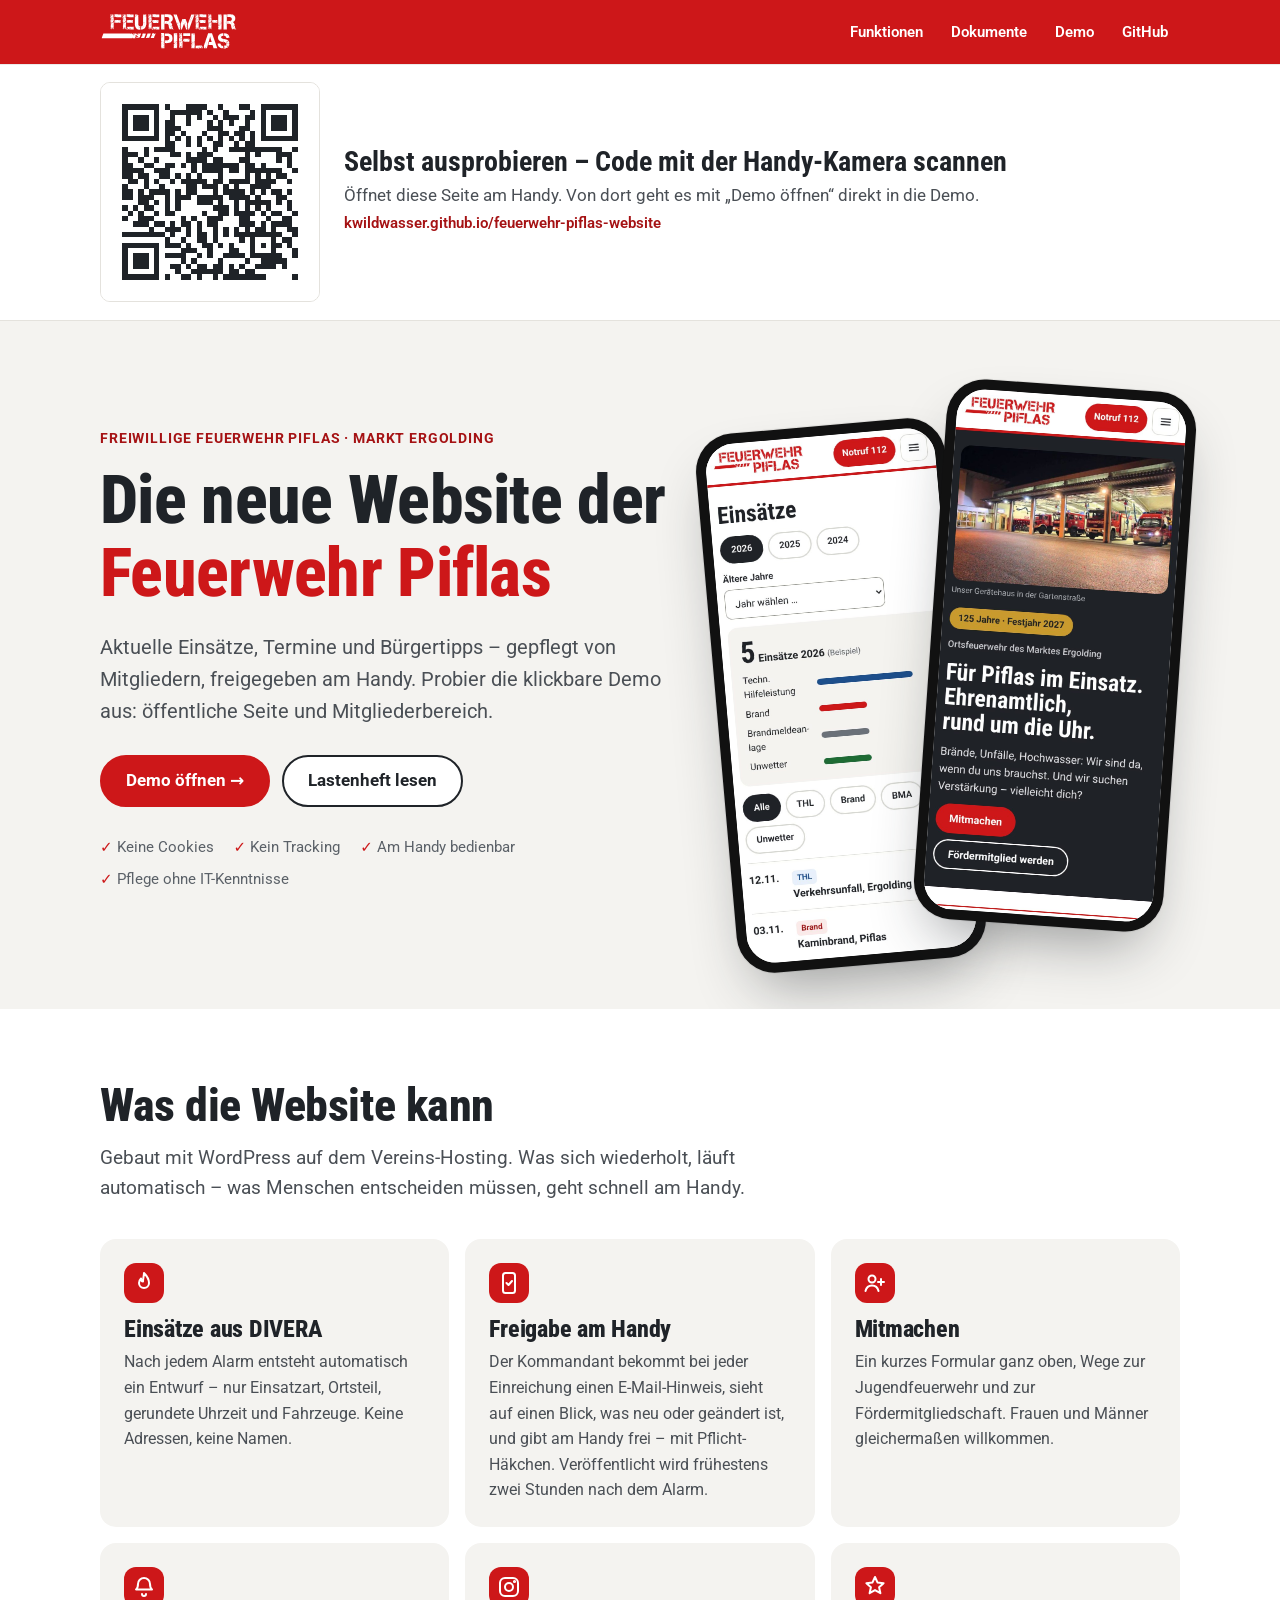
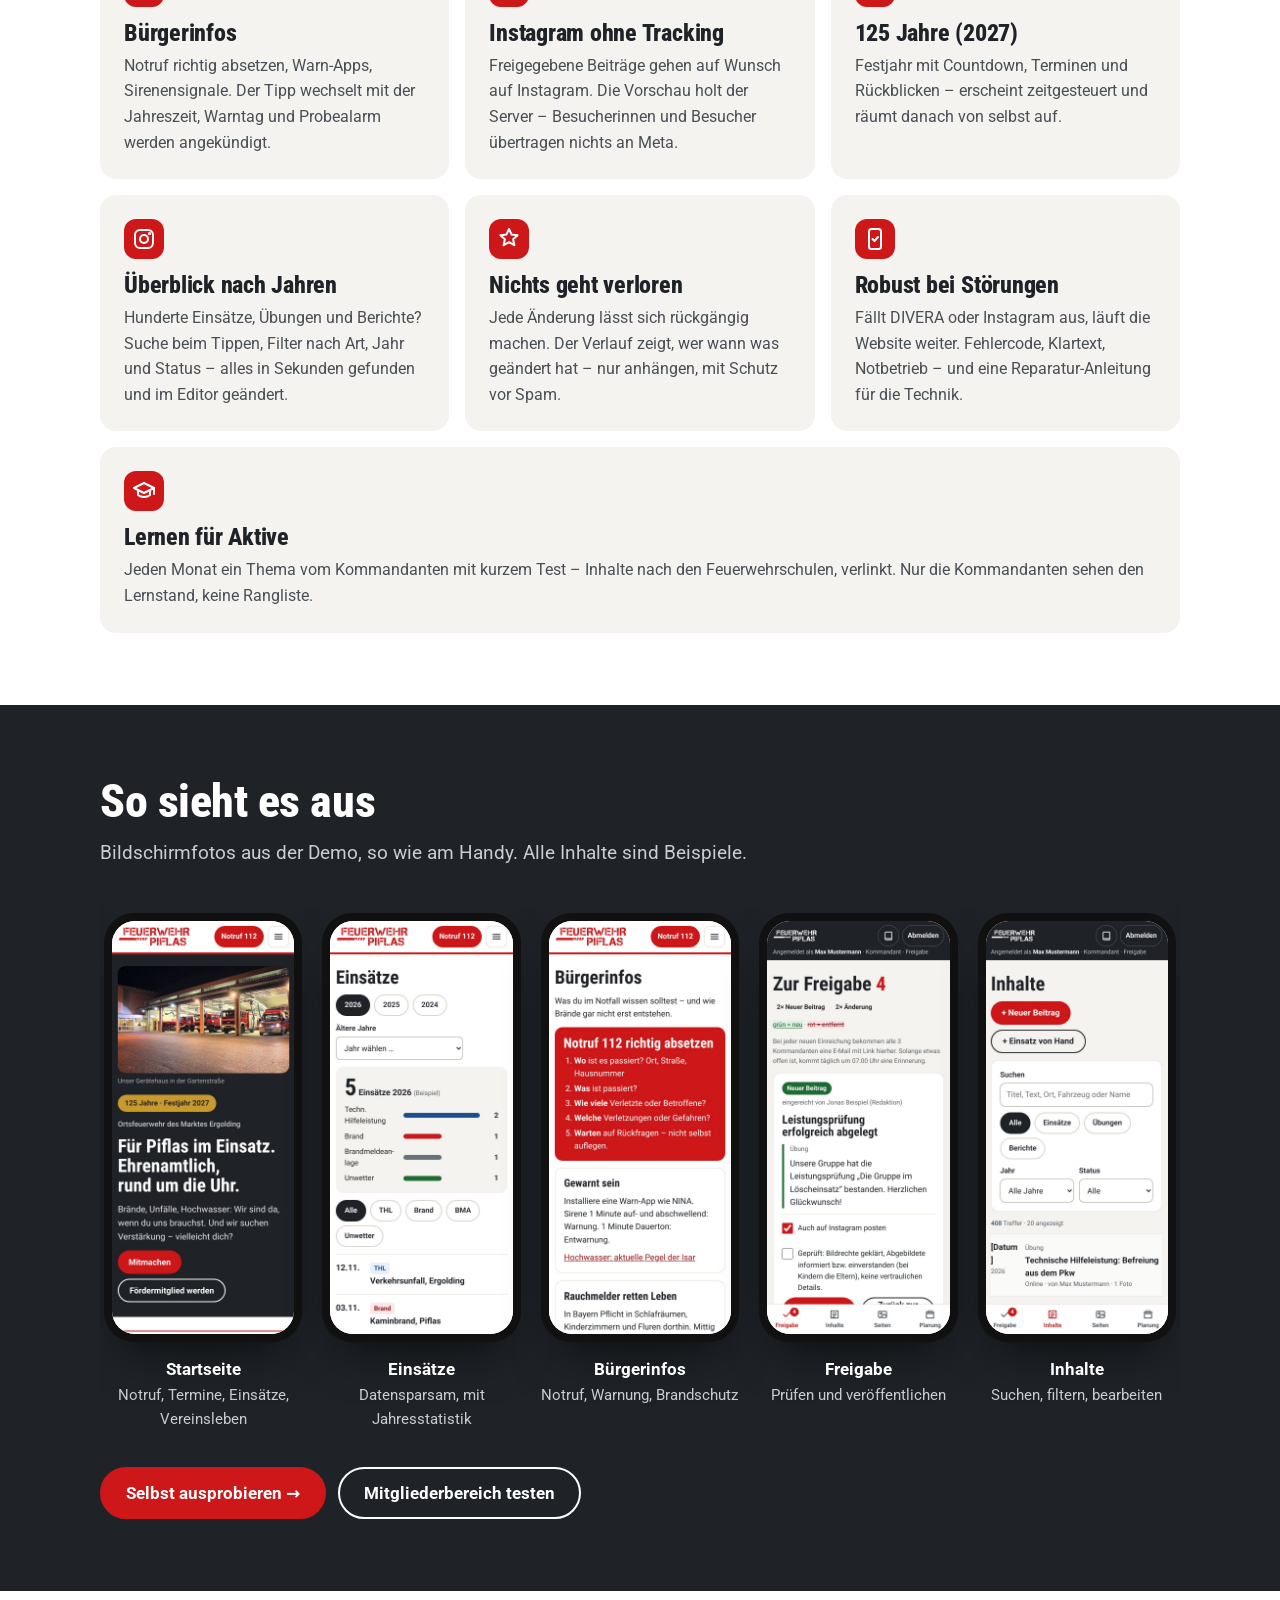
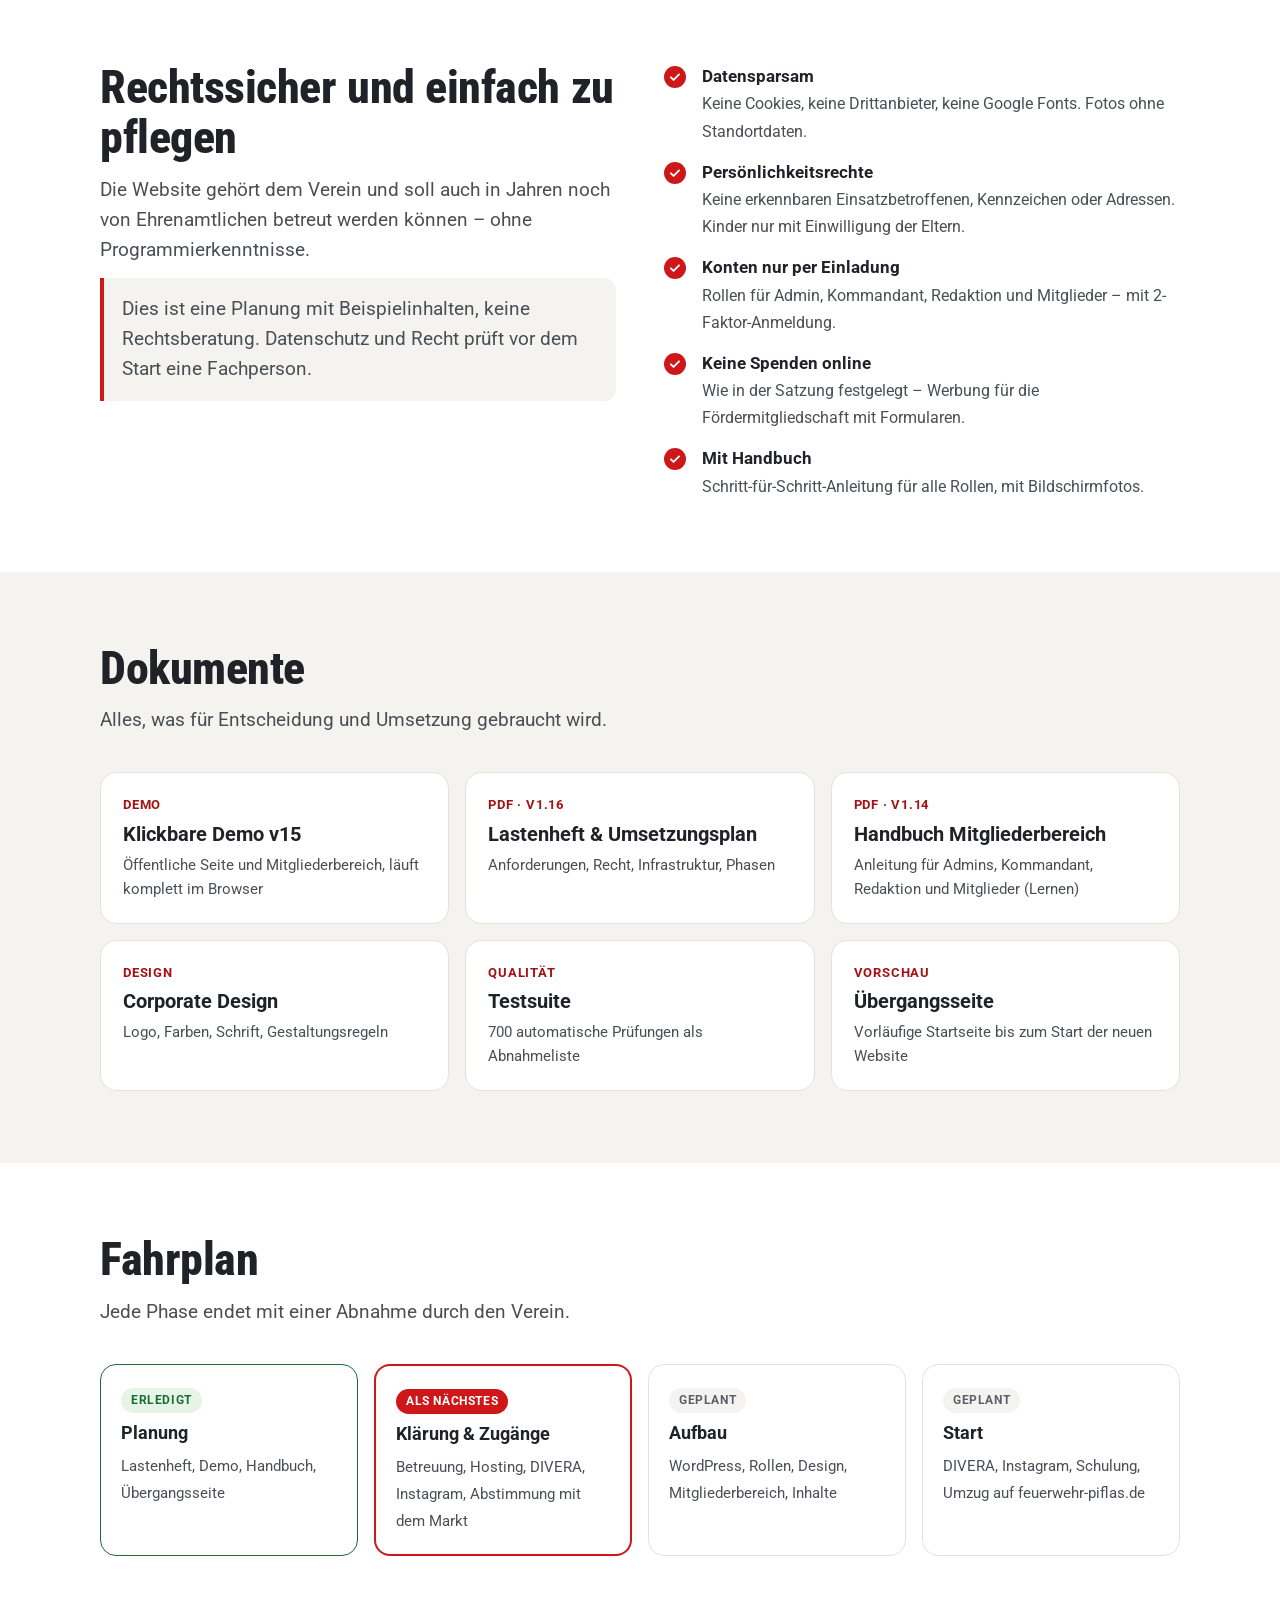
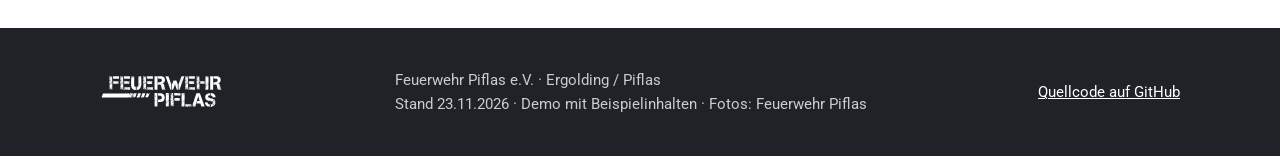
==== docs/index.html @ 49f3ccfc "Menü mit Login oben, kein 112 im Kopf, Skizzen für die Lernthemen (Lastenheft 1.16) - F-11: Notruf-K" ====
<!DOCTYPE html>
<html lang="de">
<head>
<meta charset="utf-8">
<meta name="viewport" content="width=device-width, initial-scale=1">
<title>Neue Website der Feuerwehr Piflas – Demo, Lastenheft und Handbuch</title>
<meta name="description" content="Planung und klickbare Demo der neuen Website der Freiwilligen Feuerwehr Piflas: Einsätze aus DIVERA, Freigabe am Handy, Mitmachen, Bürgerinfos – datensparsam und ohne Tracking.">
<meta name="robots" content="noindex">
<meta name="theme-color" content="#CD1719">
<meta property="og:title" content="Neue Website der Feuerwehr Piflas">
<meta property="og:description" content="Klickbare Demo, Lastenheft und Handbuch – Planung für www.feuerwehr-piflas.de">
<meta property="og:image" content="https://kwildwasser.github.io/feuerwehr-piflas-website/assets/screens/start.jpg">
<meta property="og:type" content="website">
<link rel="icon" href="assets/favicon.svg" type="image/svg+xml">
<style>
@font-face{font-family:Fw;src:url(assets/fonts/roboto-sub.woff) format("woff");font-weight:100 900;font-stretch:75% 100%}
:root{--rot:#CD1719;--rot-d:#A51214;--ink:#1F2328;--grau:#4A4F55;--g2:#5B6168;--hell:#F4F3F0;--linie:#E4E2DD;--r:16px}
*{box-sizing:border-box}
html{scroll-behavior:smooth;scroll-padding-top:72px}
body{margin:0;font:17px/1.6 Fw,system-ui,-apple-system,sans-serif;color:var(--ink);background:#fff;overflow-wrap:break-word;-webkit-font-smoothing:antialiased}
a{color:var(--rot-d)}
h1,h2,h3{font-stretch:75%;font-weight:800;line-height:1.08;margin:0;letter-spacing:-.01em}
.wrap{max-width:1120px;margin:0 auto;padding:0 20px}
.sr{position:absolute;left:-9999px}.sr:focus{left:12px;top:12px;z-index:9;background:#fff;padding:8px 12px;border-radius:8px}

/* Kopf */
.top{position:sticky;top:0;z-index:5;background:var(--rot);box-shadow:0 1px 0 rgba(0,0,0,.08)}
.top .wrap{display:flex;align-items:center;justify-content:space-between;gap:16px;min-height:64px}
.top img{height:38px;display:block}.top .home{display:flex;align-items:center;min-height:44px}
.top nav{display:flex;gap:4px;flex-wrap:wrap}
.top nav a{color:#fff;text-decoration:none;font-weight:600;font-size:15px;padding:10px 12px;border-radius:10px;min-height:44px;display:flex;align-items:center}
.top nav a:hover,.top nav a:focus-visible{background:rgba(255,255,255,.16);outline:none}
@media (max-width:640px){.top nav .opt{display:none}}

/* Bühne */
.hero{background:var(--hell);overflow:hidden;padding:0}
.hero .wrap{display:grid;grid-template-columns:1.1fr .9fr;gap:48px;align-items:center;padding-top:64px;padding-bottom:64px}
.kicker{display:inline-block;font-weight:700;font-size:14px;letter-spacing:.06em;text-transform:uppercase;color:var(--rot-d);margin-bottom:14px}
.hero h1{font-size:clamp(40px,6vw,68px)}
.hero h1 em{font-style:normal;color:var(--rot)}
.hero p.lead{font-size:20px;color:var(--grau);margin:20px 0 28px;max-width:34em}
.btns{display:flex;flex-wrap:wrap;gap:12px}
.btn{display:inline-flex;align-items:center;gap:8px;min-height:52px;padding:0 24px;border-radius:999px;font-weight:700;text-decoration:none;font-size:17px;border:2px solid var(--rot);transition:transform .15s}
.btn.p{background:var(--rot);color:#fff}
.btn.o{background:#fff;color:var(--ink);border-color:var(--ink)}
.btn:hover{transform:translateY(-1px)}
.btn:focus-visible{outline:3px solid var(--ink);outline-offset:3px}
.facts{display:flex;flex-wrap:wrap;gap:8px 20px;margin-top:28px;padding:0;list-style:none;color:var(--g2);font-size:15px}
.facts li::before{content:"✓ ";color:var(--rot);font-weight:800}

/* Handys */
.phone{width:100%;max-width:300px;aspect-ratio:390/844;border-radius:38px;background:#111;padding:10px;box-shadow:0 30px 60px -20px rgba(31,35,40,.45),0 0 0 1px rgba(0,0,0,.06);margin:0 auto}
.phone img{width:100%;height:100%;object-fit:cover;object-position:top;border-radius:29px;display:block;background:#fff}
.stack{position:relative;height:560px}
.stack .phone{position:absolute;max-width:250px}
.stack .a{left:0;top:40px;transform:rotate(-5deg)}
.stack .b{right:0;top:0;transform:rotate(4deg);z-index:1}
@media (max-width:880px){.hero .wrap{grid-template-columns:1fr;gap:40px;padding-top:44px}.stack{height:auto;display:flex;justify-content:center}.stack .a{display:none}.stack .b{position:static;transform:none}}

section{padding:72px 0}
.sh{max-width:720px;margin-bottom:36px}
.sh h2{font-size:clamp(32px,4.4vw,46px)}
.sh p{color:var(--grau);font-size:19px;margin:12px 0 0}

/* Funktionen */
.grid{display:grid;grid-template-columns:repeat(3,1fr);gap:16px}
@media (min-width:881px){.grid .f:last-child:nth-child(3n+1){grid-column:1/-1}}
@media (max-width:880px){.grid{grid-template-columns:repeat(2,1fr)}}
@media (max-width:560px){.grid{grid-template-columns:1fr}}
.f{background:var(--hell);border-radius:var(--r);padding:24px}
.f svg{width:40px;height:40px;padding:8px;border-radius:12px;background:var(--rot);color:#fff;display:block;margin-bottom:14px}
.f h3{font-size:24px;margin-bottom:6px}
.f p{margin:0;color:var(--grau);font-size:16px}

/* Galerie */
.dark{background:var(--ink);color:#fff}
.dark .sh p{color:#C9CDD2}
.gal{display:grid;grid-auto-flow:column;grid-auto-columns:minmax(180px,1fr);gap:20px;overflow-x:auto;padding:8px 4px 24px;scroll-snap-type:x mandatory}
.gal figure{margin:0;scroll-snap-align:start}
.gal .phone{max-width:210px;border-radius:30px;padding:8px}.gal .phone img{border-radius:23px}
.gal .phone{box-shadow:0 24px 50px -20px rgba(0,0,0,.7)}
.gal figcaption{text-align:center;margin-top:14px;font-size:15px;color:#C9CDD2}
.gal figcaption b{display:block;color:#fff;font-size:17px}
.dark .btn.o{background:transparent;color:#fff;border-color:#fff}

/* Prinzipien */
.split{display:grid;grid-template-columns:1fr 1fr;gap:48px;align-items:start}
@media (max-width:880px){.split{grid-template-columns:1fr;gap:32px}}
.list{list-style:none;padding:0;margin:0;display:grid;gap:14px}
.list li{display:grid;grid-template-columns:28px 1fr;gap:10px;align-items:start}
.list li::before{content:"";width:22px;height:22px;margin-top:3px;border-radius:50%;background:var(--rot) url("data:image/svg+xml,%3Csvg xmlns='http://www.w3.org/2000/svg' viewBox='0 0 24 24' fill='none' stroke='white' stroke-width='3.2' stroke-linecap='round' stroke-linejoin='round'%3E%3Cpath d='M5 12.5l4.5 4.5L19 7.5'/%3E%3C/svg%3E") center/14px no-repeat}
.list b{display:block}
.list span{color:var(--grau);font-size:16px}
.note{background:var(--hell);border-left:4px solid var(--rot);border-radius:0 12px 12px 0;padding:16px 18px;color:var(--grau);font-size:15px;margin-top:24px}

/* Dokumente */
.docs{display:grid;grid-template-columns:repeat(3,1fr);gap:16px}
@media (max-width:880px){.docs{grid-template-columns:1fr 1fr}}
@media (max-width:560px){.docs{grid-template-columns:1fr}}
.doc{display:flex;flex-direction:column;gap:6px;border:1px solid var(--linie);border-radius:var(--r);padding:22px;text-decoration:none;color:var(--ink);background:#fff;transition:border-color .15s,transform .15s}
.doc:hover,.doc:focus-visible{border-color:var(--rot);transform:translateY(-2px);outline:none}
.doc .t{font-size:13px;font-weight:700;letter-spacing:.06em;text-transform:uppercase;color:var(--rot-d)}
.doc b{font-size:20px;line-height:1.25}
.doc span{color:var(--grau);font-size:15px}

/* Fahrplan */
.road{list-style:none;padding:0;margin:0;display:grid;grid-template-columns:repeat(4,1fr);gap:16px;counter-reset:p}
@media (max-width:880px){.road{grid-template-columns:1fr 1fr}}
@media (max-width:480px){.road{grid-template-columns:1fr}}
.road li{background:#fff;border:1px solid var(--linie);border-radius:var(--r);padding:20px;position:relative}
.road li b{display:block;font-size:18px;margin:6px 0 4px}
.road li span{color:var(--grau);font-size:15px}
.road .st{display:inline-block;font-size:12px;font-weight:700;letter-spacing:.05em;text-transform:uppercase;padding:3px 10px;border-radius:999px;background:var(--hell);color:var(--g2)}
.road .done{border-color:#1E6B35}.road .done .st{background:#E5F4E4;color:#1E6B35}
.road .now{border:2px solid var(--rot)}.road .now .st{background:var(--rot);color:#fff}

/* QR-Leiste für den Pitch */
.qrbar{background:#fff;border-bottom:1px solid var(--linie)}
.qrbar .wrap{display:flex;align-items:center;gap:24px;padding-top:18px;padding-bottom:18px}
.qrbar img{width:220px;height:220px;flex:none;border-radius:10px;border:1px solid var(--linie)}
.qrbar b{display:block;font-stretch:75%;font-size:28px;line-height:1.1;margin-bottom:4px}
.qrbar span{color:var(--grau)}
.qrbar code{font:600 15px/1.4 Fw,system-ui,sans-serif;color:var(--rot-d);overflow-wrap:anywhere}
@media (max-width:640px){.qrbar .wrap{flex-direction:column;align-items:center;text-align:center;gap:12px;padding-top:20px;padding-bottom:20px}.qrbar img{width:min(78vw,300px);height:auto;aspect-ratio:1;padding:10px;background:#fff}.qrbar b{font-size:22px}.qrbar span{font-size:15px}}
footer{background:var(--ink);color:#C9CDD2;padding:40px 0;font-size:15px}
footer .wrap{display:flex;flex-wrap:wrap;gap:20px 40px;justify-content:space-between;align-items:center}
footer img{height:34px;display:block}
footer a{color:#fff;display:inline-flex;align-items:center;min-height:44px}
@media (prefers-reduced-motion:reduce){*{transition:none!important;scroll-behavior:auto!important}}
</style>
</head>
<body>
<a class="sr" href="#funktionen">Zum Inhalt</a>
<header class="top"><div class="wrap">
  <a class="home" href="./" aria-label="Startseite"><img src="assets/logo-weiss.svg" alt="Feuerwehr Piflas"></a>
  <nav aria-label="Seitennavigation"><a class="opt" href="#funktionen">Funktionen</a><a class="opt" href="#dokumente">Dokumente</a><a href="demo/">Demo</a><a href="https://github.com/KWildwasser/feuerwehr-piflas-website">GitHub</a></nav>
</div></header>

<main>
<section class="qrbar" aria-label="Auf dem Handy öffnen" style="padding:0"><div class="wrap">
  <img src="assets/qr-projektseite.svg" alt="QR-Code zu dieser Seite">
  <div><b>Selbst ausprobieren – Code mit der Handy-Kamera scannen</b><span>Öffnet diese Seite am Handy. Von dort geht es mit „Demo öffnen“ direkt in die Demo.</span><br><code>kwildwasser.github.io/feuerwehr-piflas-website</code></div>
</div></section>
<section class="hero"><div class="wrap">
  <div>
    <span class="kicker">Freiwillige Feuerwehr Piflas · Markt Ergolding</span>
    <h1>Die neue Website der <em>Feuerwehr Piflas</em></h1>
    <p class="lead">Aktuelle Einsätze, Termine und Bürgertipps – gepflegt von Mitgliedern, freigegeben am Handy. Probier die klickbare Demo aus: öffentliche Seite und Mitgliederbereich.</p>
    <div class="btns"><a class="btn p" href="demo/">Demo öffnen →</a><a class="btn o" href="lastenheft/Lastenheft-Feuerwehr-Piflas-v1.16.pdf">Lastenheft lesen</a></div>
    <ul class="facts"><li>Keine Cookies</li><li>Kein Tracking</li><li>Am Handy bedienbar</li><li>Pflege ohne IT-Kenntnisse</li></ul>
  </div>
  <div class="stack" aria-hidden="true">
    <div class="phone a"><img src="assets/screens/einsaetze.jpg" alt=""></div>
    <div class="phone b"><img src="assets/screens/start.jpg" alt=""></div>
  </div>
</div></section>

<section id="funktionen"><div class="wrap">
  <div class="sh"><h2>Was die Website kann</h2><p>Gebaut mit WordPress auf dem Vereins-Hosting. Was sich wiederholt, läuft automatisch – was Menschen entscheiden müssen, geht schnell am Handy.</p></div>
  <div class="grid">
    <div class="f"><svg viewBox="0 0 24 24" fill="none" stroke="currentColor" stroke-width="2" stroke-linecap="round" stroke-linejoin="round" aria-hidden="true"><path d="M12 2s5 5 5 10a5 5 0 0 1-10 0c0-2 1-3.5 2-4.5 0 2 1 3 2 3 0-3 1-6 1-8.5z"/></svg><h3>Einsätze aus DIVERA</h3><p>Nach jedem Alarm entsteht automatisch ein Entwurf – nur Einsatzart, Ortsteil, gerundete Uhrzeit und Fahrzeuge. Keine Adressen, keine Namen.</p></div>
    <div class="f"><svg viewBox="0 0 24 24" fill="none" stroke="currentColor" stroke-width="2" stroke-linecap="round" stroke-linejoin="round" aria-hidden="true"><rect x="6" y="2" width="12" height="20" rx="2.5"/><path d="M9.5 12l2 2 3.5-4"/></svg><h3>Freigabe am Handy</h3><p>Der Kommandant bekommt bei jeder Einreichung einen E-Mail-Hinweis, sieht auf einen Blick, was neu oder geändert ist, und gibt am Handy frei – mit Pflicht-Häkchen. Veröffentlicht wird frühestens zwei Stunden nach dem Alarm.</p></div>
    <div class="f"><svg viewBox="0 0 24 24" fill="none" stroke="currentColor" stroke-width="2" stroke-linecap="round" stroke-linejoin="round" aria-hidden="true"><circle cx="9" cy="8" r="3.5"/><path d="M2.5 20c.8-3.5 3.4-5.5 6.5-5.5s5.7 2 6.5 5.5"/><path d="M18 8v6M15 11h6"/></svg><h3>Mitmachen</h3><p>Ein kurzes Formular ganz oben, Wege zur Jugendfeuerwehr und zur Fördermitgliedschaft. Frauen und Männer gleichermaßen willkommen.</p></div>
    <div class="f"><svg viewBox="0 0 24 24" fill="none" stroke="currentColor" stroke-width="2" stroke-linecap="round" stroke-linejoin="round" aria-hidden="true"><path d="M12 3a6 6 0 0 0-6 6c0 4-2 5.5-2 5.5h16S18 13 18 9a6 6 0 0 0-6-6z"/><path d="M10 19a2 2 0 0 0 4 0"/></svg><h3>Bürgerinfos</h3><p>Notruf richtig absetzen, Warn-Apps, Sirenensignale. Der Tipp wechselt mit der Jahreszeit, Warntag und Probealarm werden angekündigt.</p></div>
    <div class="f"><svg viewBox="0 0 24 24" fill="none" stroke="currentColor" stroke-width="2" stroke-linecap="round" stroke-linejoin="round" aria-hidden="true"><rect x="3" y="3" width="18" height="18" rx="5"/><circle cx="12" cy="12" r="4"/><circle cx="17.5" cy="6.5" r=".6" fill="currentColor"/></svg><h3>Instagram ohne Tracking</h3><p>Freigegebene Beiträge gehen auf Wunsch auf Instagram. Die Vorschau holt der Server – Besucherinnen und Besucher übertragen nichts an Meta.</p></div>
    <div class="f"><svg viewBox="0 0 24 24" fill="none" stroke="currentColor" stroke-width="2" stroke-linecap="round" stroke-linejoin="round" aria-hidden="true"><path d="M12 2l2.6 5.6 6 .6-4.5 4 1.3 6-5.4-3.1-5.4 3.1 1.3-6-4.5-4 6-.6z"/></svg><h3>125 Jahre (2027)</h3><p>Festjahr mit Countdown, Terminen und Rückblicken – erscheint zeitgesteuert und räumt danach von selbst auf.</p></div>
    <div class="f"><svg viewBox="0 0 24 24" fill="none" stroke="currentColor" stroke-width="2" stroke-linecap="round" stroke-linejoin="round" aria-hidden="true"><rect x="3" y="3" width="18" height="18" rx="5"/><circle cx="12" cy="12" r="4"/><circle cx="17.5" cy="6.5" r=".6" fill="currentColor"/></svg><h3>Überblick nach Jahren</h3><p>Hunderte Einsätze, Übungen und Berichte? Suche beim Tippen, Filter nach Art, Jahr und Status – alles in Sekunden gefunden und im Editor geändert.</p></div>
    <div class="f"><svg viewBox="0 0 24 24" fill="none" stroke="currentColor" stroke-width="2" stroke-linecap="round" stroke-linejoin="round" aria-hidden="true"><path d="M12 2l2.6 5.6 6 .6-4.5 4 1.3 6-5.4-3.1-5.4 3.1 1.3-6-4.5-4 6-.6z"/></svg><h3>Nichts geht verloren</h3><p>Jede Änderung lässt sich rückgängig machen. Der Verlauf zeigt, wer wann was geändert hat – nur anhängen, mit Schutz vor Spam.</p></div>
    <div class="f"><svg viewBox="0 0 24 24" fill="none" stroke="currentColor" stroke-width="2" stroke-linecap="round" stroke-linejoin="round" aria-hidden="true"><rect x="6" y="2" width="12" height="20" rx="2.5"/><path d="M9.5 12l2 2 3.5-4"/></svg><h3>Robust bei Störungen</h3><p>Fällt DIVERA oder Instagram aus, läuft die Website weiter. Fehlercode, Klartext, Notbetrieb – und eine Reparatur-Anleitung für die Technik.</p></div>
    <div class="f"><svg viewBox="0 0 24 24" fill="none" stroke="currentColor" stroke-width="2" stroke-linecap="round" stroke-linejoin="round" aria-hidden="true"><path d="M22 9 12 4 2 9l10 5 10-5z"/><path d="M6 11v5c3 2.7 9 2.7 12 0v-5"/><path d="M22 9v6"/></svg><h3>Lernen für Aktive</h3><p>Jeden Monat ein Thema vom Kommandanten mit kurzem Test – Inhalte nach den Feuerwehrschulen, verlinkt. Nur die Kommandanten sehen den Lernstand, keine Rangliste.</p></div>
  </div>
</div></section>

<section class="dark" aria-labelledby="h-gal"><div class="wrap">
  <div class="sh"><h2 id="h-gal">So sieht es aus</h2><p>Bildschirmfotos aus der Demo, so wie am Handy. Alle Inhalte sind Beispiele.</p></div>
  <div class="gal" tabindex="0" aria-label="Bildschirmfotos, seitlich wischen">
    <figure><div class="phone"><img src="assets/screens/start.jpg" alt="Startseite mit Foto des Gerätehauses, Knöpfen Mitmachen und Fördermitglied werden" loading="lazy"></div><figcaption><b>Startseite</b>Notruf, Termine, Einsätze, Vereinsleben</figcaption></figure>
    <figure><div class="phone"><img src="assets/screens/einsaetze.jpg" alt="Einsatzliste mit Jahresstatistik nach Einsatzart" loading="lazy"></div><figcaption><b>Einsätze</b>Datensparsam, mit Jahresstatistik</figcaption></figure>
    <figure><div class="phone"><img src="assets/screens/buerger.jpg" alt="Bürgerinfos mit Anleitung Notruf 112 richtig absetzen" loading="lazy"></div><figcaption><b>Bürgerinfos</b>Notruf, Warnung, Brandschutz</figcaption></figure>
    <figure><div class="phone"><img src="assets/screens/freigabe.jpg" alt="Mitgliederbereich: Beitrag zur Freigabe mit Pflicht-Häkchen" loading="lazy"></div><figcaption><b>Freigabe</b>Prüfen und veröffentlichen</figcaption></figure>
    <figure><div class="phone"><img src="assets/screens/beitraege.jpg" alt="Mitgliederbereich: Übersicht Inhalte mit Suche und Filtern" loading="lazy"></div><figcaption><b>Inhalte</b>Suchen, filtern, bearbeiten</figcaption></figure>
  </div>
  <div class="btns" style="margin-top:12px"><a class="btn p" href="demo/">Selbst ausprobieren →</a><a class="btn o" href="demo/#login">Mitgliederbereich testen</a></div>
</div></section>

<section><div class="wrap split">
  <div class="sh" style="margin:0"><h2>Rechtssicher und einfach zu pflegen</h2><p>Die Website gehört dem Verein und soll auch in Jahren noch von Ehrenamtlichen betreut werden können – ohne Programmierkenntnisse.</p>
    <p class="note">Dies ist eine Planung mit Beispielinhalten, keine Rechtsberatung. Datenschutz und Recht prüft vor dem Start eine Fachperson.</p></div>
  <ul class="list">
    <li><div><b>Datensparsam</b><span>Keine Cookies, keine Drittanbieter, keine Google Fonts. Fotos ohne Standortdaten.</span></div></li>
    <li><div><b>Persönlichkeitsrechte</b><span>Keine erkennbaren Einsatzbetroffenen, Kennzeichen oder Adressen. Kinder nur mit Einwilligung der Eltern.</span></div></li>
    <li><div><b>Konten nur per Einladung</b><span>Rollen für Admin, Kommandant, Redaktion und Mitglieder – mit 2-Faktor-Anmeldung.</span></div></li>
    <li><div><b>Keine Spenden online</b><span>Wie in der Satzung festgelegt – Werbung für die Fördermitgliedschaft mit Formularen.</span></div></li>
    <li><div><b>Mit Handbuch</b><span>Schritt-für-Schritt-Anleitung für alle Rollen, mit Bildschirmfotos.</span></div></li>
  </ul>
</div></section>

<section id="dokumente" style="background:var(--hell)"><div class="wrap">
  <div class="sh"><h2>Dokumente</h2><p>Alles, was für Entscheidung und Umsetzung gebraucht wird.</p></div>
  <div class="docs">
    <a class="doc" href="demo/"><span class="t">Demo</span><b>Klickbare Demo v15</b><span>Öffentliche Seite und Mitgliederbereich, läuft komplett im Browser</span></a>
    <a class="doc" href="lastenheft/Lastenheft-Feuerwehr-Piflas-v1.16.pdf"><span class="t">PDF · v1.16</span><b>Lastenheft &amp; Umsetzungsplan</b><span>Anforderungen, Recht, Infrastruktur, Phasen</span></a>
    <a class="doc" href="handbuch/Handbuch-Website-Feuerwehr-Piflas.pdf"><span class="t">PDF · v1.14</span><b>Handbuch Mitgliederbereich</b><span>Anleitung für Admins, Kommandant, Redaktion und Mitglieder (Lernen)</span></a>
    <a class="doc" href="https://github.com/KWildwasser/feuerwehr-piflas-website/blob/main/docs/design/corporate-design.md"><span class="t">Design</span><b>Corporate Design</b><span>Logo, Farben, Schrift, Gestaltungsregeln</span></a>
    <a class="doc" href="https://github.com/KWildwasser/feuerwehr-piflas-website/blob/main/docs/demo/README.md"><span class="t">Qualität</span><b>Testsuite</b><span>700 automatische Prüfungen als Abnahmeliste</span></a>
    <a class="doc" href="uebergangsseite/"><span class="t">Vorschau</span><b>Übergangsseite</b><span>Vorläufige Startseite bis zum Start der neuen Website</span></a>
  </div>
</div></section>

<section><div class="wrap">
  <div class="sh"><h2>Fahrplan</h2><p>Jede Phase endet mit einer Abnahme durch den Verein.</p></div>
  <ol class="road">
    <li class="done"><span class="st">Erledigt</span><b>Planung</b><span>Lastenheft, Demo, Handbuch, Übergangsseite</span></li>
    <li class="now"><span class="st">Als Nächstes</span><b>Klärung &amp; Zugänge</b><span>Betreuung, Hosting, DIVERA, Instagram, Abstimmung mit dem Markt</span></li>
    <li><span class="st">Geplant</span><b>Aufbau</b><span>WordPress, Rollen, Design, Mitgliederbereich, Inhalte</span></li>
    <li><span class="st">Geplant</span><b>Start</b><span>DIVERA, Instagram, Schulung, Umzug auf feuerwehr-piflas.de</span></li>
  </ol>
</div></section>
</main>

<footer><div class="wrap">
  <img src="assets/logo-weiss.svg" alt="Feuerwehr Piflas">
  <div>Feuerwehr Piflas e.V. · Ergolding / Piflas<br>Stand 23.11.2026 · Demo mit Beispielinhalten · Fotos: Feuerwehr Piflas</div>
  <div><a href="https://github.com/KWildwasser/feuerwehr-piflas-website">Quellcode auf GitHub</a></div>
</div></footer>
</body>
</html>
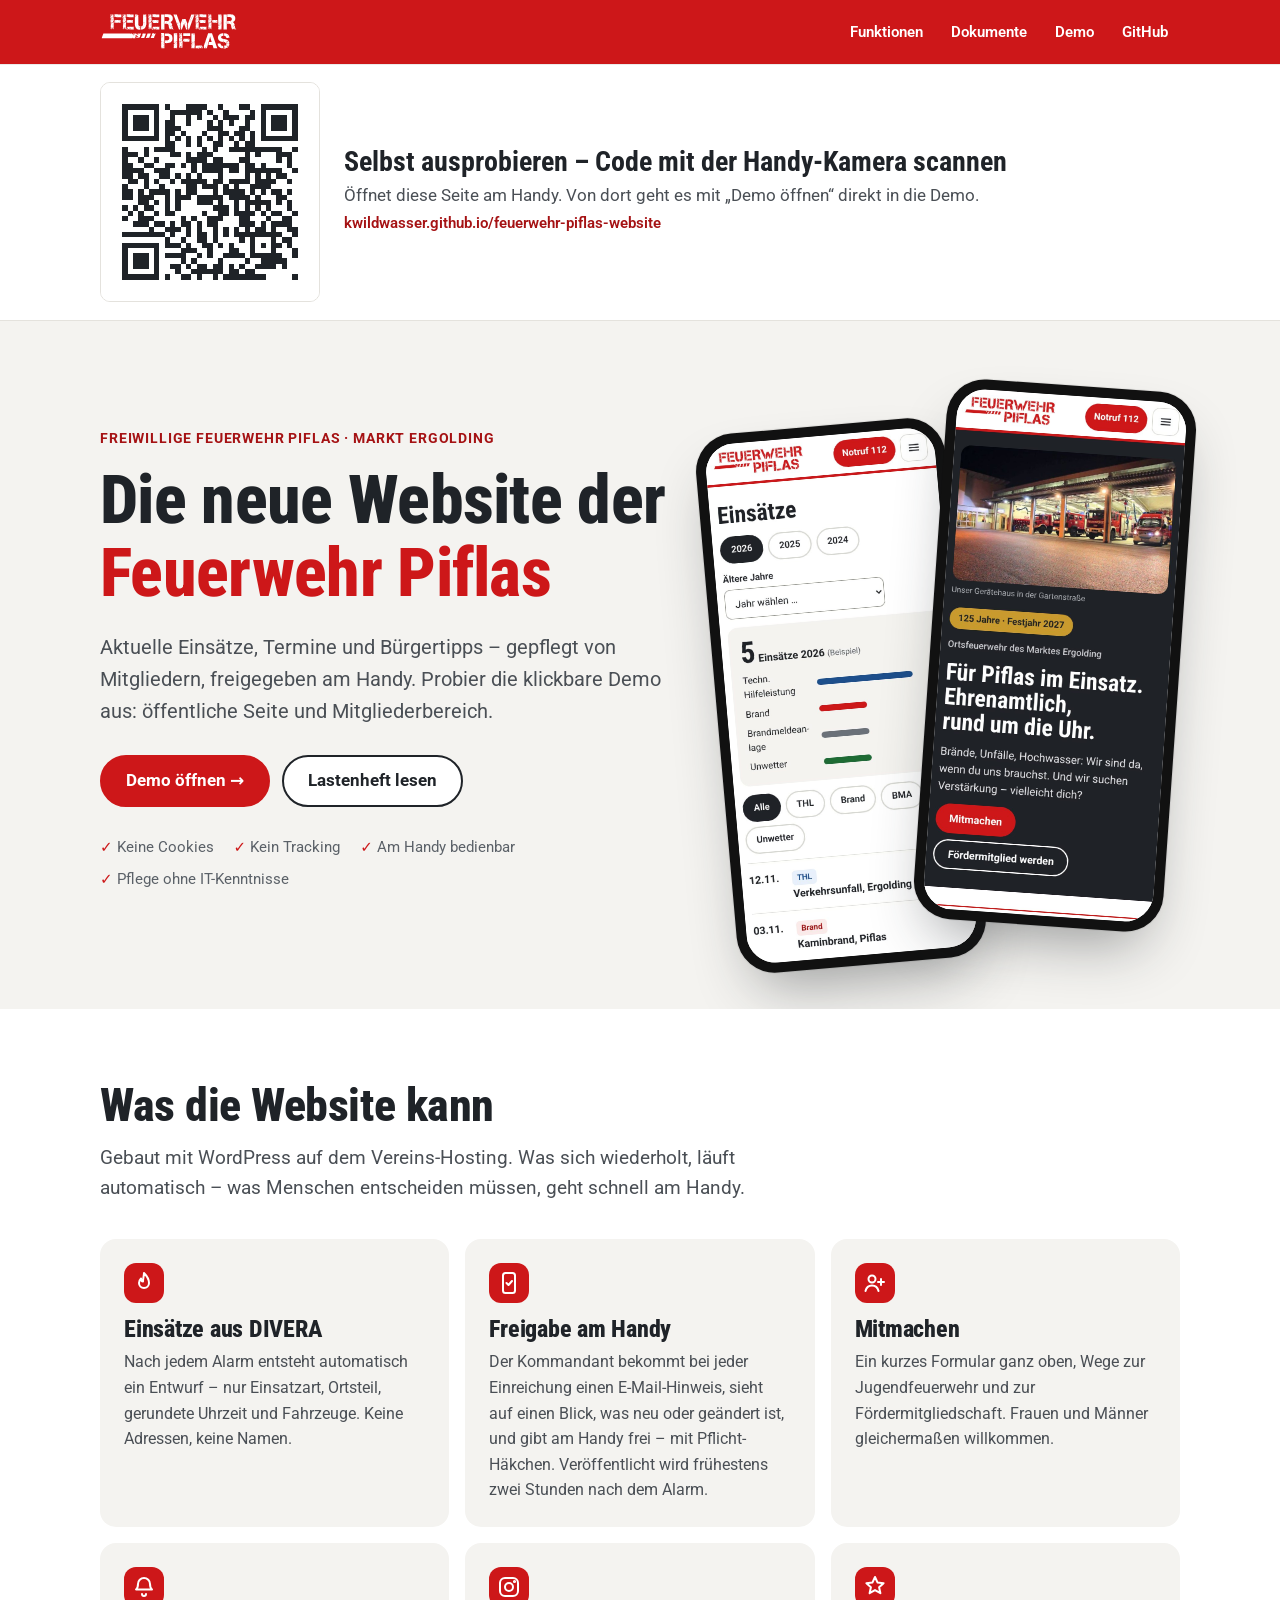
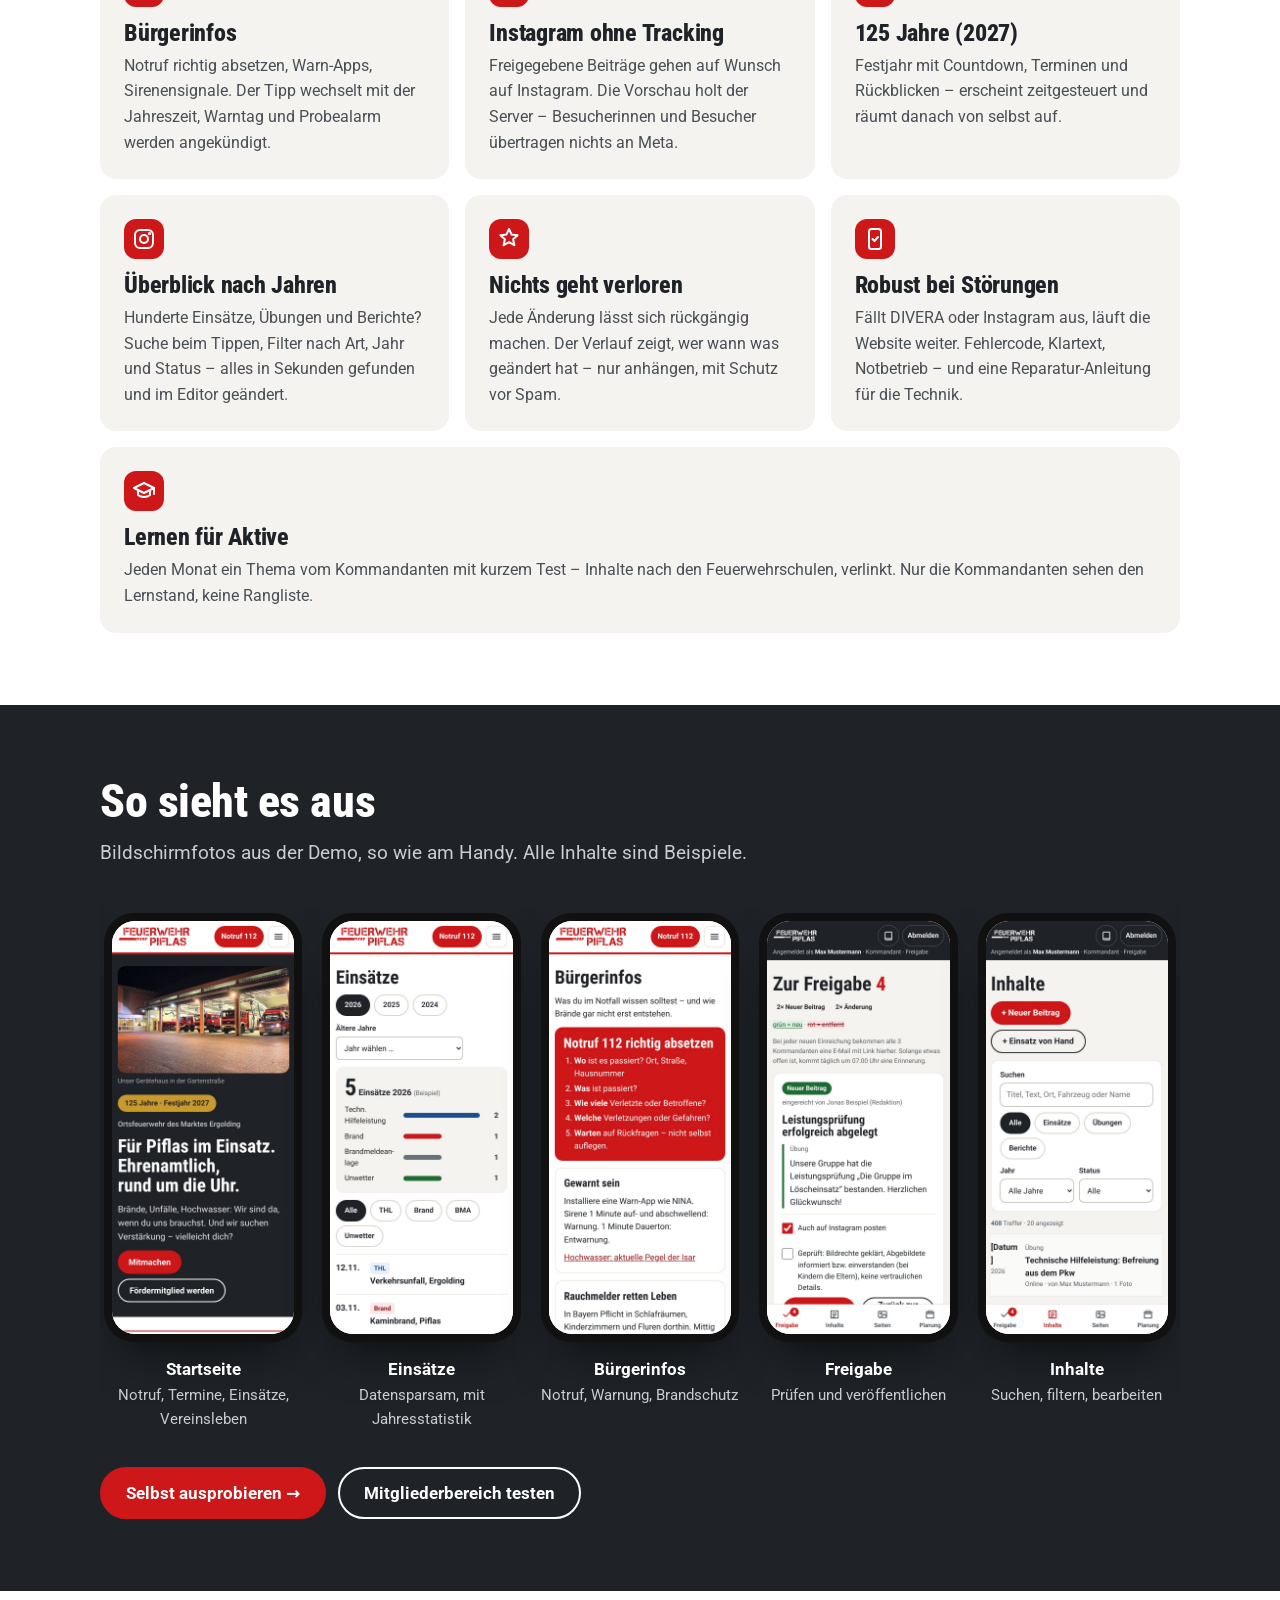
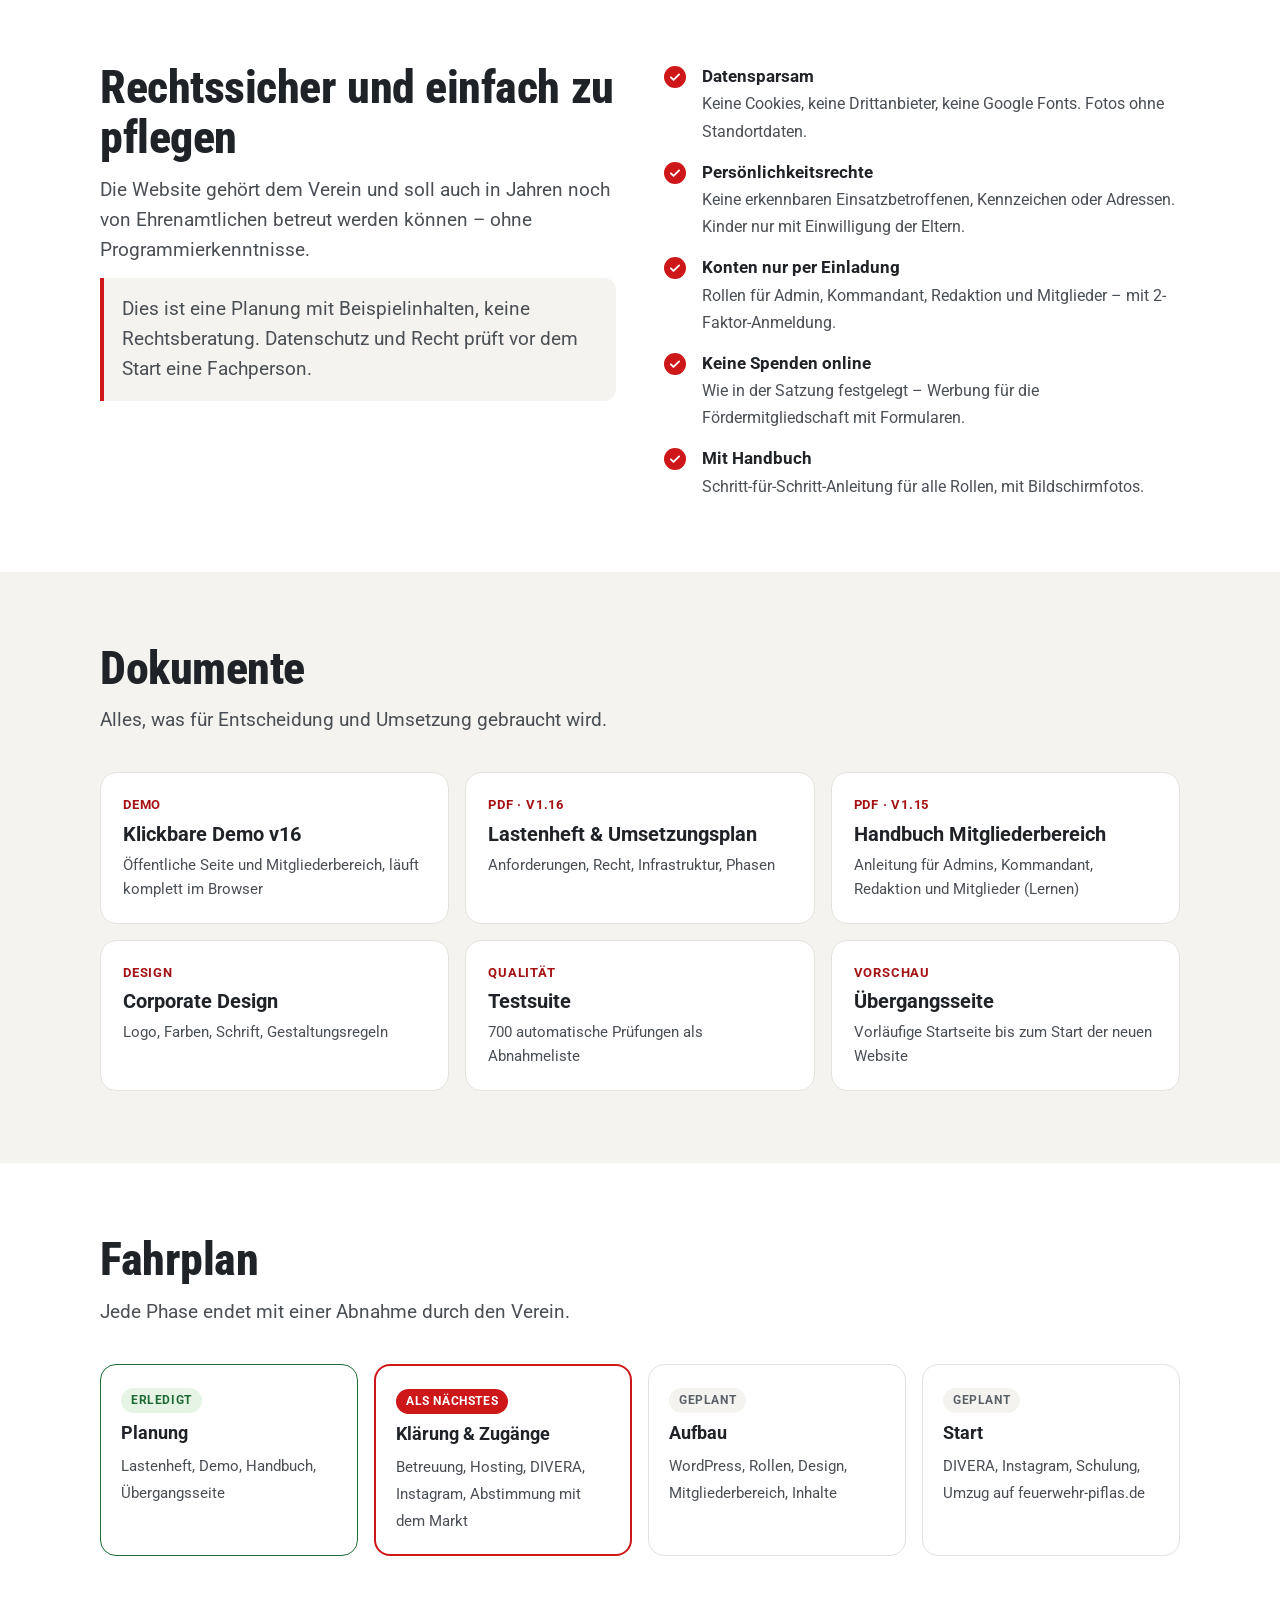
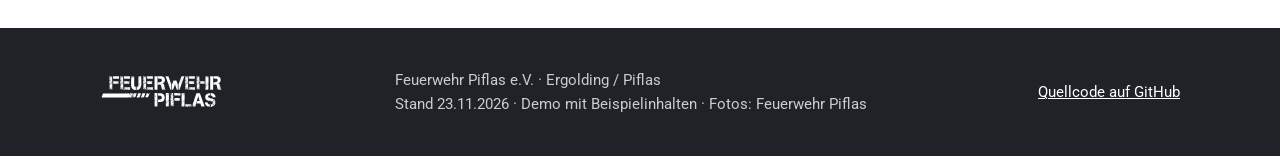
==== commit 0cbc090c: "Feinschliff der ganzen Website (Demo v16, Handbuch 1.15) Weiche Karten statt Rahmen, ruhigere Filter" ====
--- a/docs/index.html
+++ b/docs/index.html
@@ -198,9 +198,9 @@
 <section id="dokumente" style="background:var(--hell)"><div class="wrap">
   <div class="sh"><h2>Dokumente</h2><p>Alles, was für Entscheidung und Umsetzung gebraucht wird.</p></div>
   <div class="docs">
-    <a class="doc" href="demo/"><span class="t">Demo</span><b>Klickbare Demo v15</b><span>Öffentliche Seite und Mitgliederbereich, läuft komplett im Browser</span></a>
+    <a class="doc" href="demo/"><span class="t">Demo</span><b>Klickbare Demo v16</b><span>Öffentliche Seite und Mitgliederbereich, läuft komplett im Browser</span></a>
     <a class="doc" href="lastenheft/Lastenheft-Feuerwehr-Piflas-v1.16.pdf"><span class="t">PDF · v1.16</span><b>Lastenheft &amp; Umsetzungsplan</b><span>Anforderungen, Recht, Infrastruktur, Phasen</span></a>
-    <a class="doc" href="handbuch/Handbuch-Website-Feuerwehr-Piflas.pdf"><span class="t">PDF · v1.14</span><b>Handbuch Mitgliederbereich</b><span>Anleitung für Admins, Kommandant, Redaktion und Mitglieder (Lernen)</span></a>
+    <a class="doc" href="handbuch/Handbuch-Website-Feuerwehr-Piflas.pdf"><span class="t">PDF · v1.15</span><b>Handbuch Mitgliederbereich</b><span>Anleitung für Admins, Kommandant, Redaktion und Mitglieder (Lernen)</span></a>
     <a class="doc" href="https://github.com/KWildwasser/feuerwehr-piflas-website/blob/main/docs/design/corporate-design.md"><span class="t">Design</span><b>Corporate Design</b><span>Logo, Farben, Schrift, Gestaltungsregeln</span></a>
     <a class="doc" href="https://github.com/KWildwasser/feuerwehr-piflas-website/blob/main/docs/demo/README.md"><span class="t">Qualität</span><b>Testsuite</b><span>700 automatische Prüfungen als Abnahmeliste</span></a>
     <a class="doc" href="uebergangsseite/"><span class="t">Vorschau</span><b>Übergangsseite</b><span>Vorläufige Startseite bis zum Start der neuen Website</span></a>
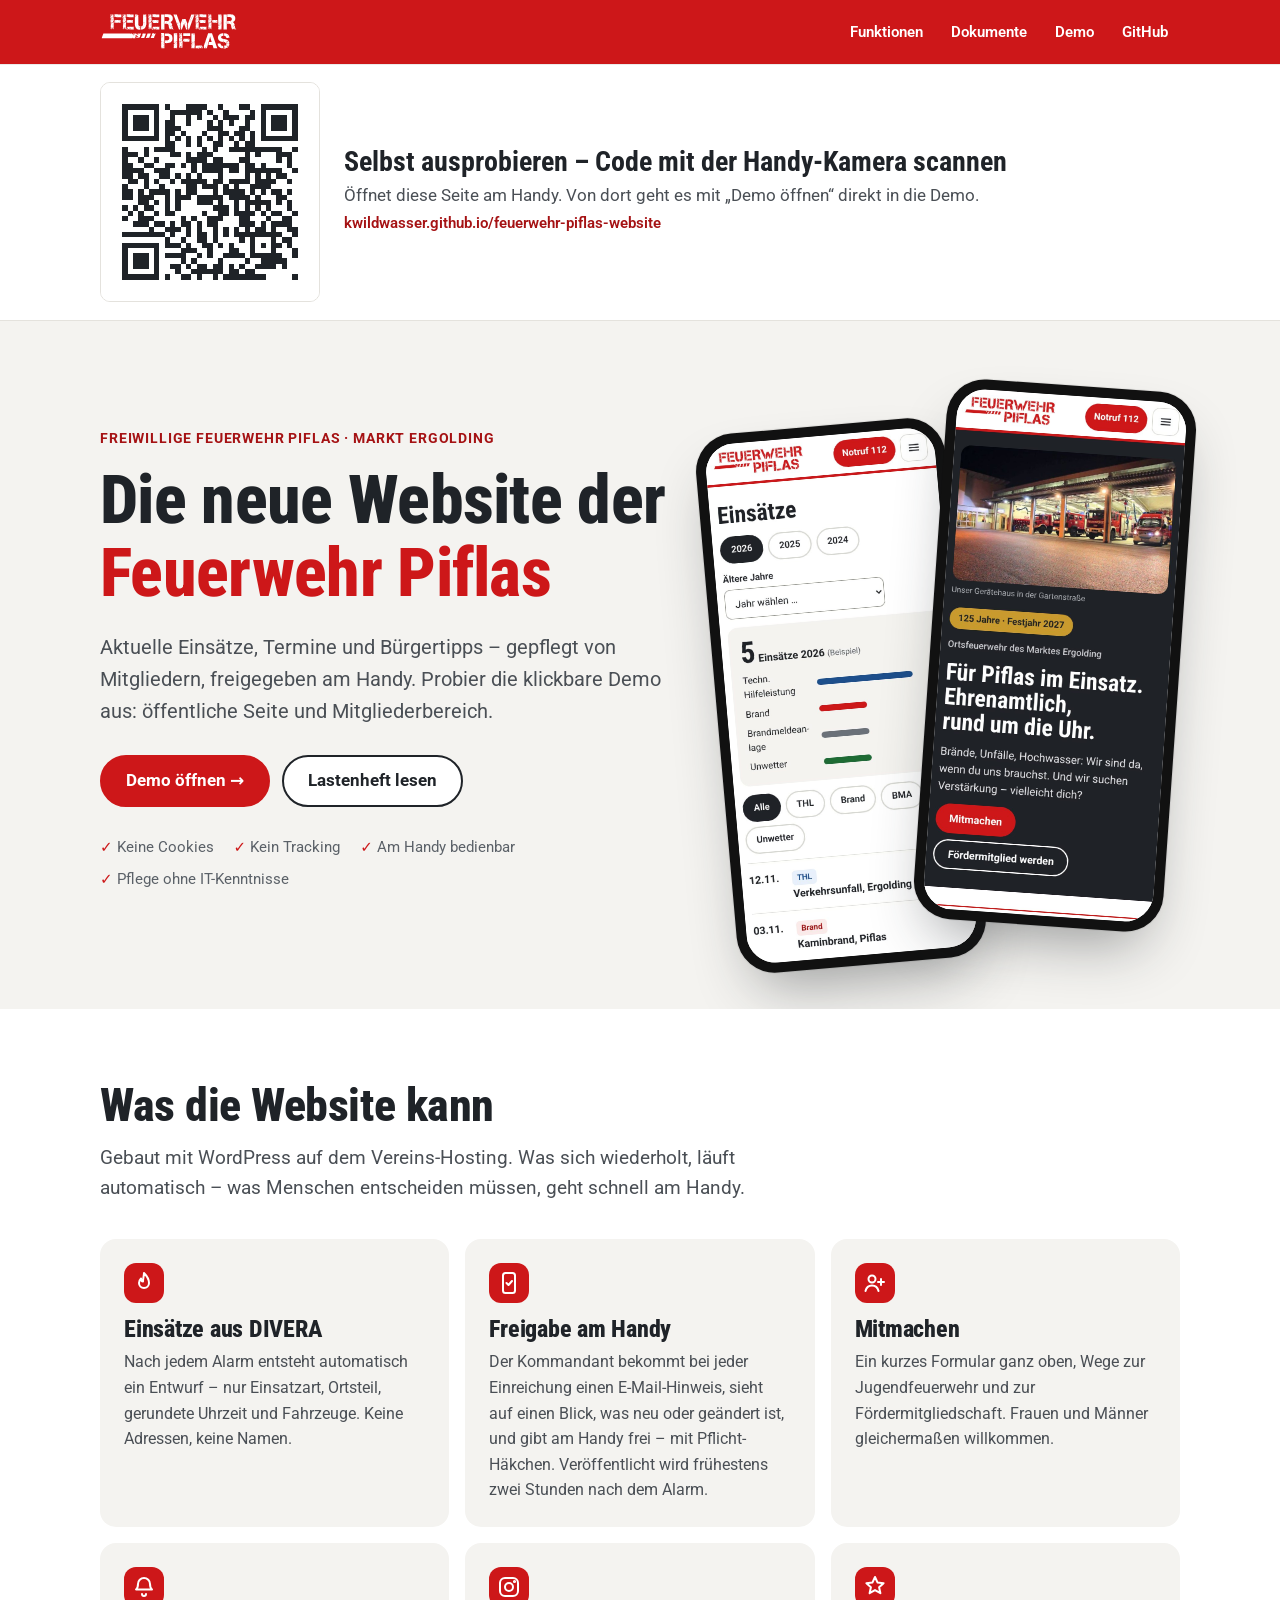
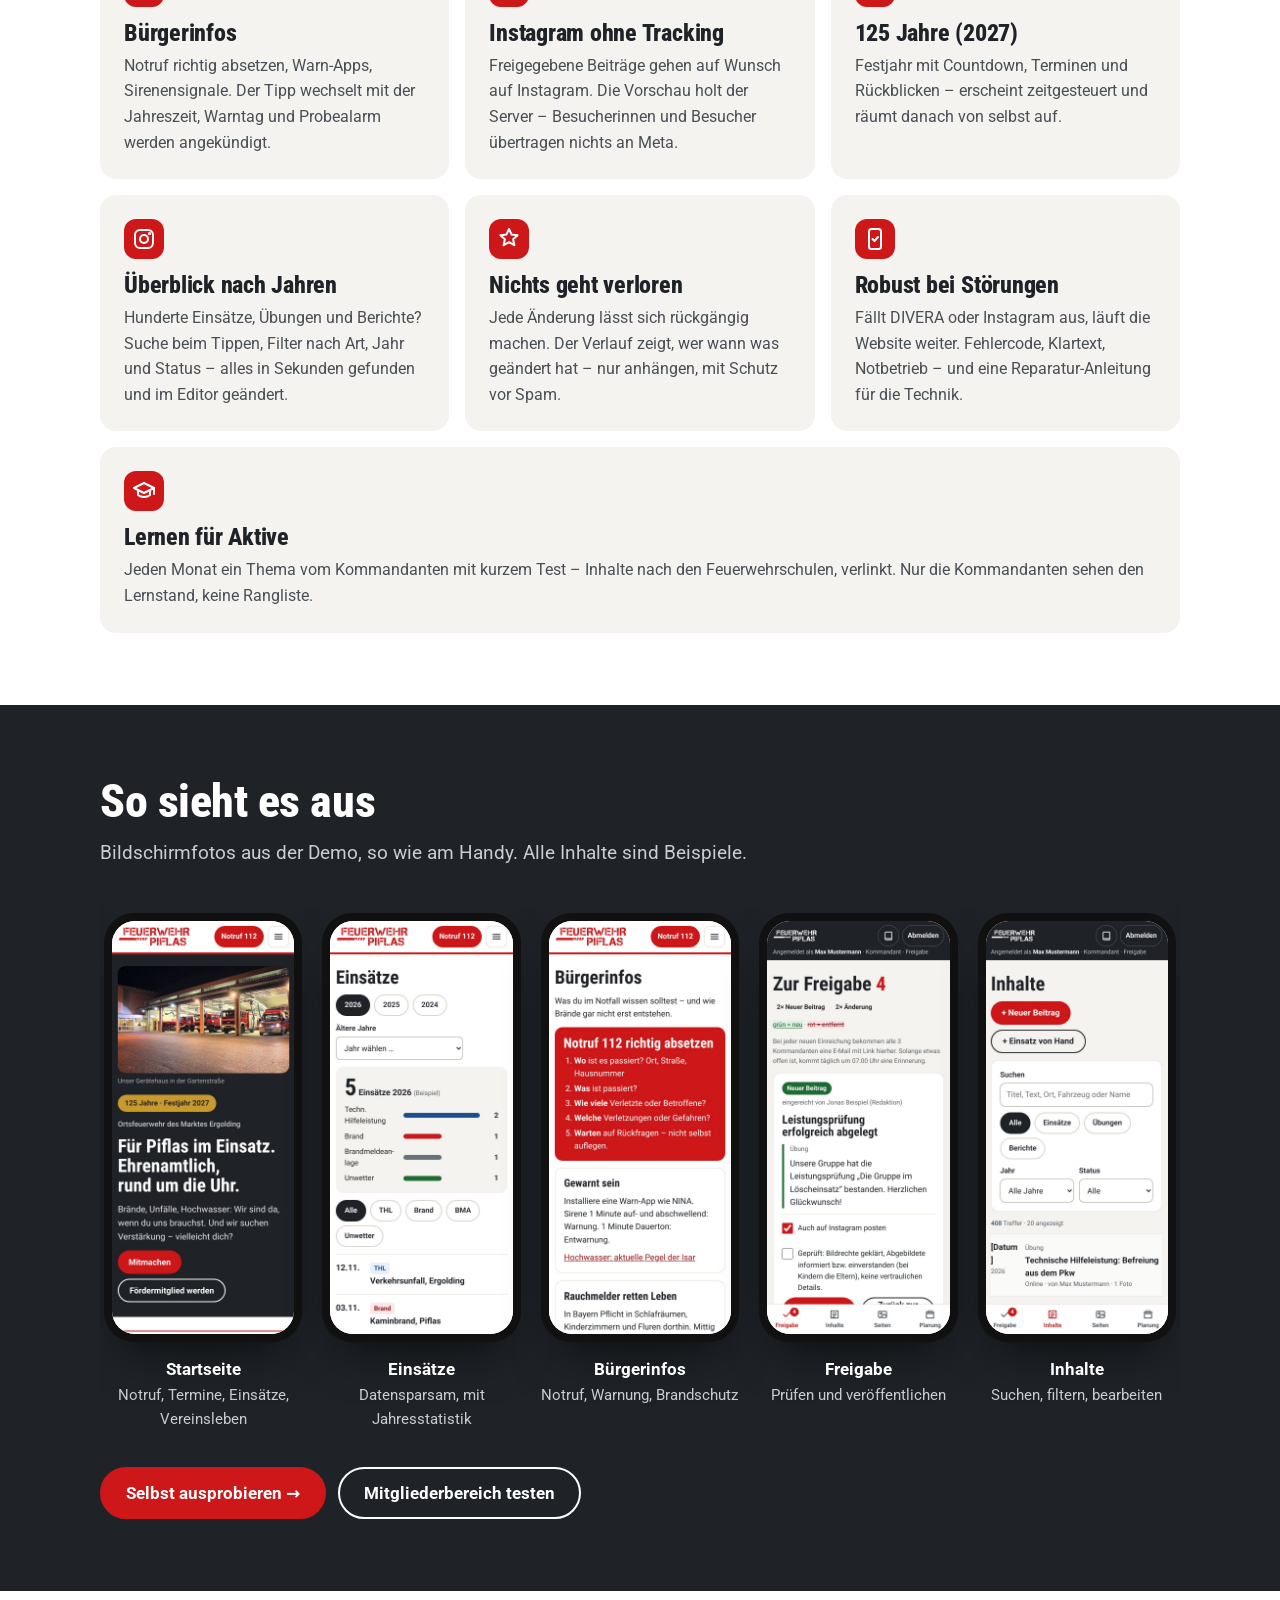
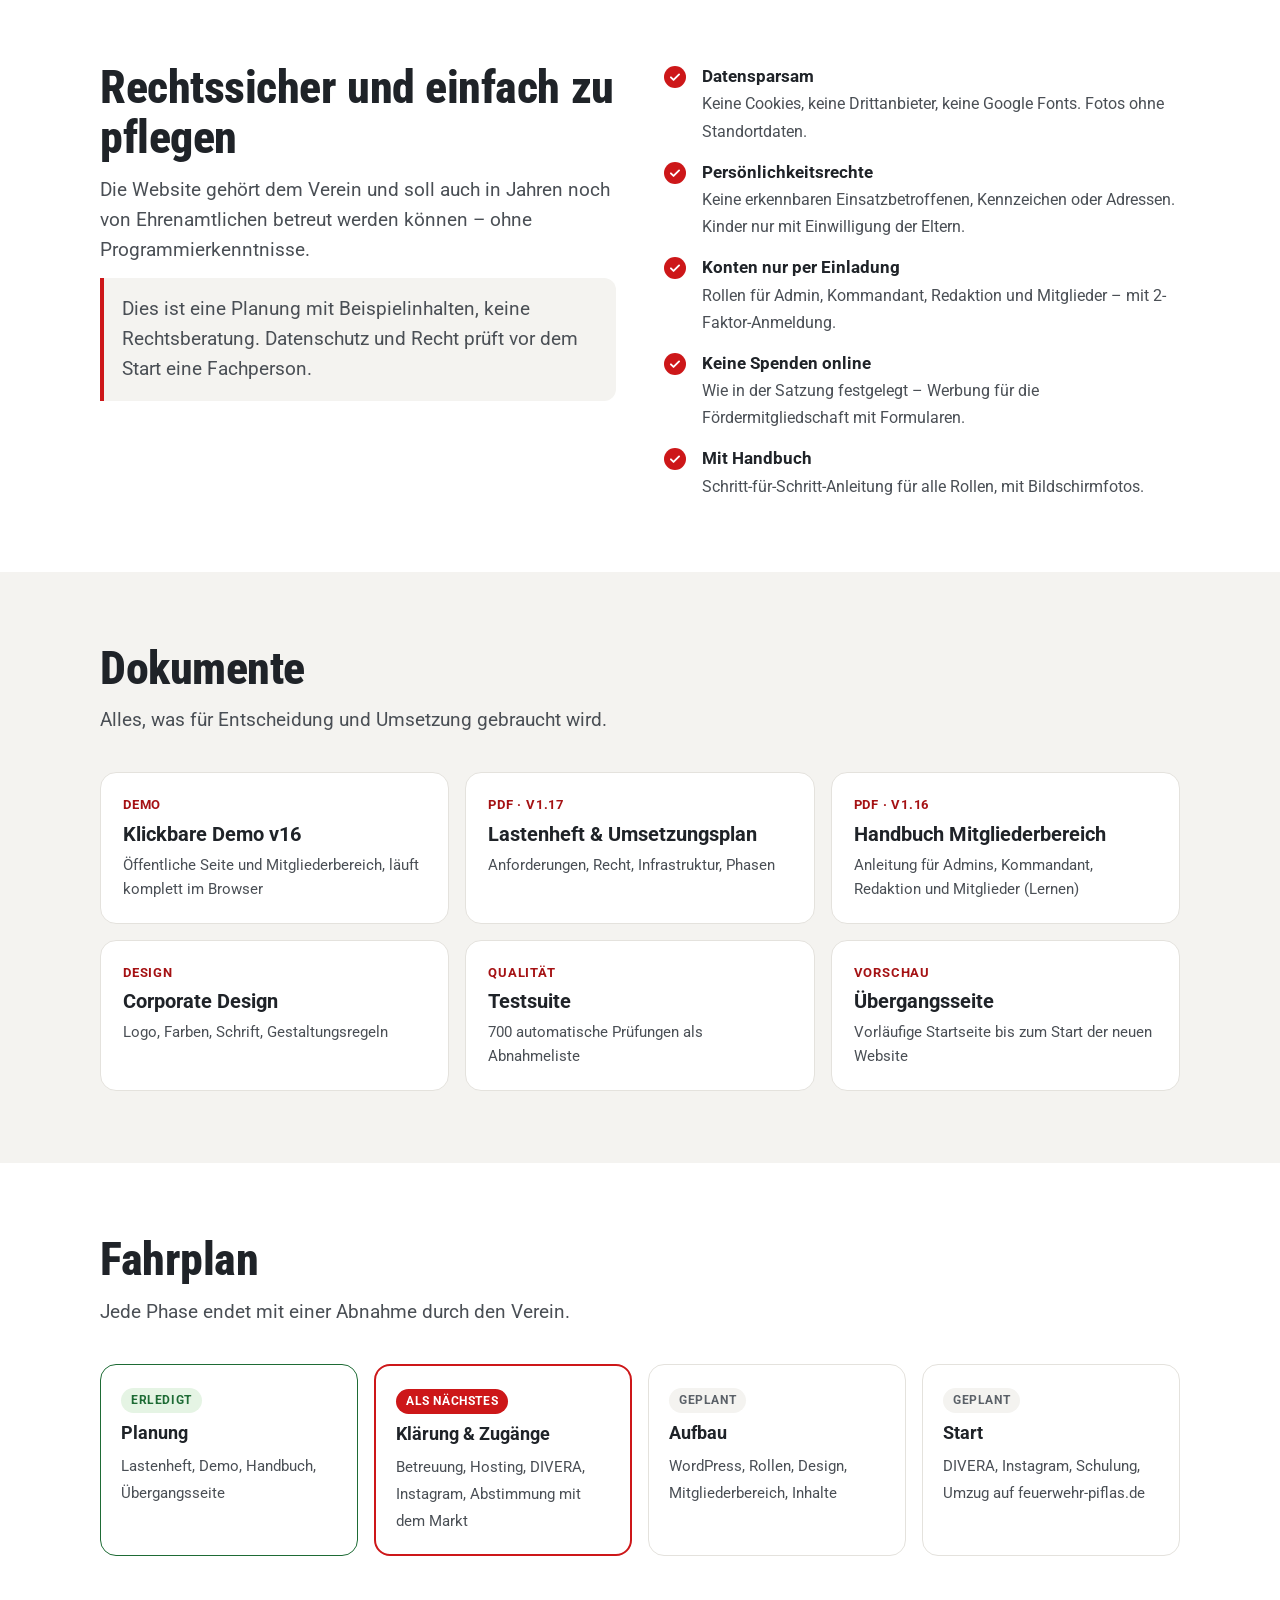
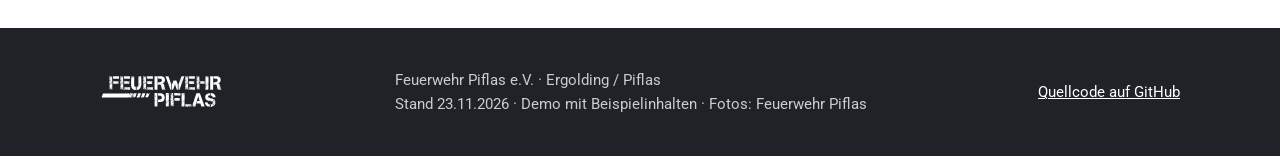
==== commit 6d3c3f3d: "F-11: Menü-Knopf „Login“ dezent und mittig, weniger Rot im Menü (Lastenheft 1.17, Handbuch 1.16) Co-" ====
--- a/docs/index.html
+++ b/docs/index.html
@@ -146,7 +146,7 @@
     <span class="kicker">Freiwillige Feuerwehr Piflas · Markt Ergolding</span>
     <h1>Die neue Website der <em>Feuerwehr Piflas</em></h1>
     <p class="lead">Aktuelle Einsätze, Termine und Bürgertipps – gepflegt von Mitgliedern, freigegeben am Handy. Probier die klickbare Demo aus: öffentliche Seite und Mitgliederbereich.</p>
-    <div class="btns"><a class="btn p" href="demo/">Demo öffnen →</a><a class="btn o" href="lastenheft/Lastenheft-Feuerwehr-Piflas-v1.16.pdf">Lastenheft lesen</a></div>
+    <div class="btns"><a class="btn p" href="demo/">Demo öffnen →</a><a class="btn o" href="lastenheft/Lastenheft-Feuerwehr-Piflas-v1.17.pdf">Lastenheft lesen</a></div>
     <ul class="facts"><li>Keine Cookies</li><li>Kein Tracking</li><li>Am Handy bedienbar</li><li>Pflege ohne IT-Kenntnisse</li></ul>
   </div>
   <div class="stack" aria-hidden="true">
@@ -199,8 +199,8 @@
   <div class="sh"><h2>Dokumente</h2><p>Alles, was für Entscheidung und Umsetzung gebraucht wird.</p></div>
   <div class="docs">
     <a class="doc" href="demo/"><span class="t">Demo</span><b>Klickbare Demo v16</b><span>Öffentliche Seite und Mitgliederbereich, läuft komplett im Browser</span></a>
-    <a class="doc" href="lastenheft/Lastenheft-Feuerwehr-Piflas-v1.16.pdf"><span class="t">PDF · v1.16</span><b>Lastenheft &amp; Umsetzungsplan</b><span>Anforderungen, Recht, Infrastruktur, Phasen</span></a>
-    <a class="doc" href="handbuch/Handbuch-Website-Feuerwehr-Piflas.pdf"><span class="t">PDF · v1.15</span><b>Handbuch Mitgliederbereich</b><span>Anleitung für Admins, Kommandant, Redaktion und Mitglieder (Lernen)</span></a>
+    <a class="doc" href="lastenheft/Lastenheft-Feuerwehr-Piflas-v1.17.pdf"><span class="t">PDF · v1.17</span><b>Lastenheft &amp; Umsetzungsplan</b><span>Anforderungen, Recht, Infrastruktur, Phasen</span></a>
+    <a class="doc" href="handbuch/Handbuch-Website-Feuerwehr-Piflas.pdf"><span class="t">PDF · v1.16</span><b>Handbuch Mitgliederbereich</b><span>Anleitung für Admins, Kommandant, Redaktion und Mitglieder (Lernen)</span></a>
     <a class="doc" href="https://github.com/KWildwasser/feuerwehr-piflas-website/blob/main/docs/design/corporate-design.md"><span class="t">Design</span><b>Corporate Design</b><span>Logo, Farben, Schrift, Gestaltungsregeln</span></a>
     <a class="doc" href="https://github.com/KWildwasser/feuerwehr-piflas-website/blob/main/docs/demo/README.md"><span class="t">Qualität</span><b>Testsuite</b><span>700 automatische Prüfungen als Abnahmeliste</span></a>
     <a class="doc" href="uebergangsseite/"><span class="t">Vorschau</span><b>Übergangsseite</b><span>Vorläufige Startseite bis zum Start der neuen Website</span></a>
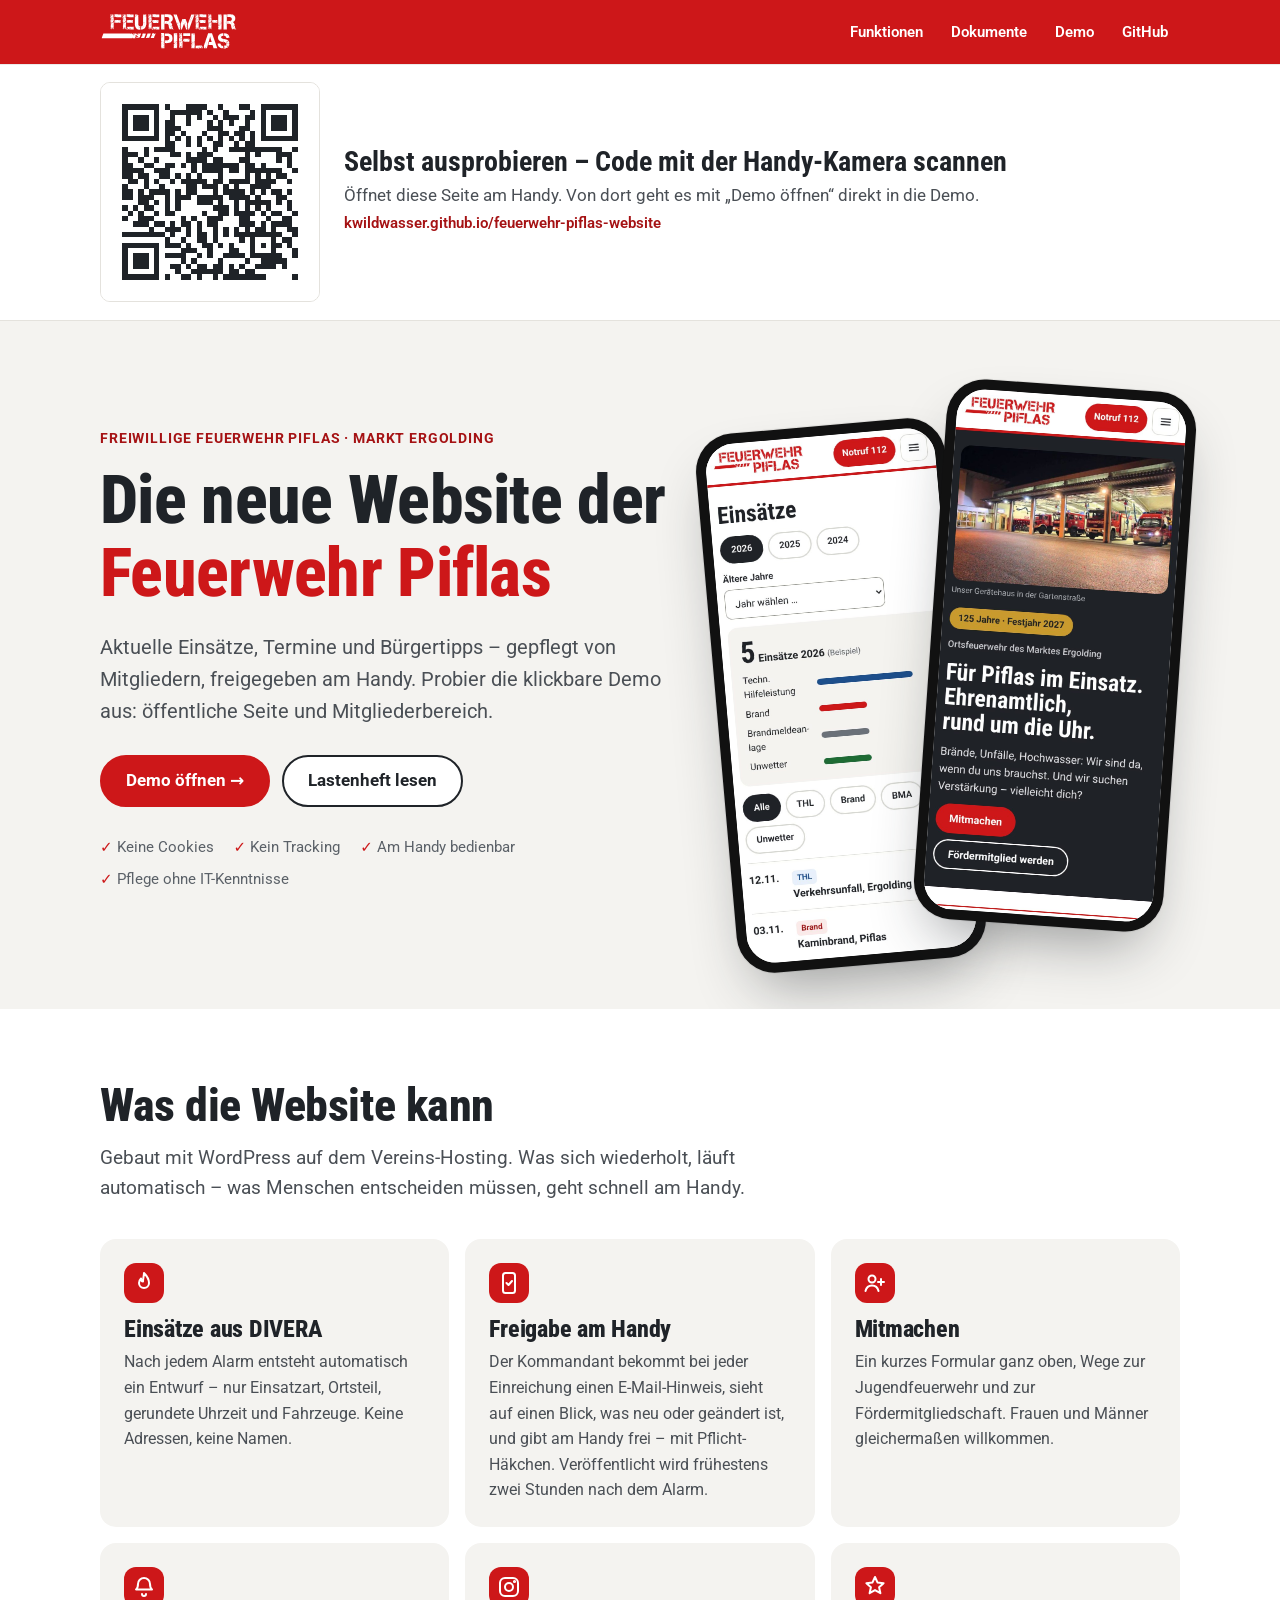
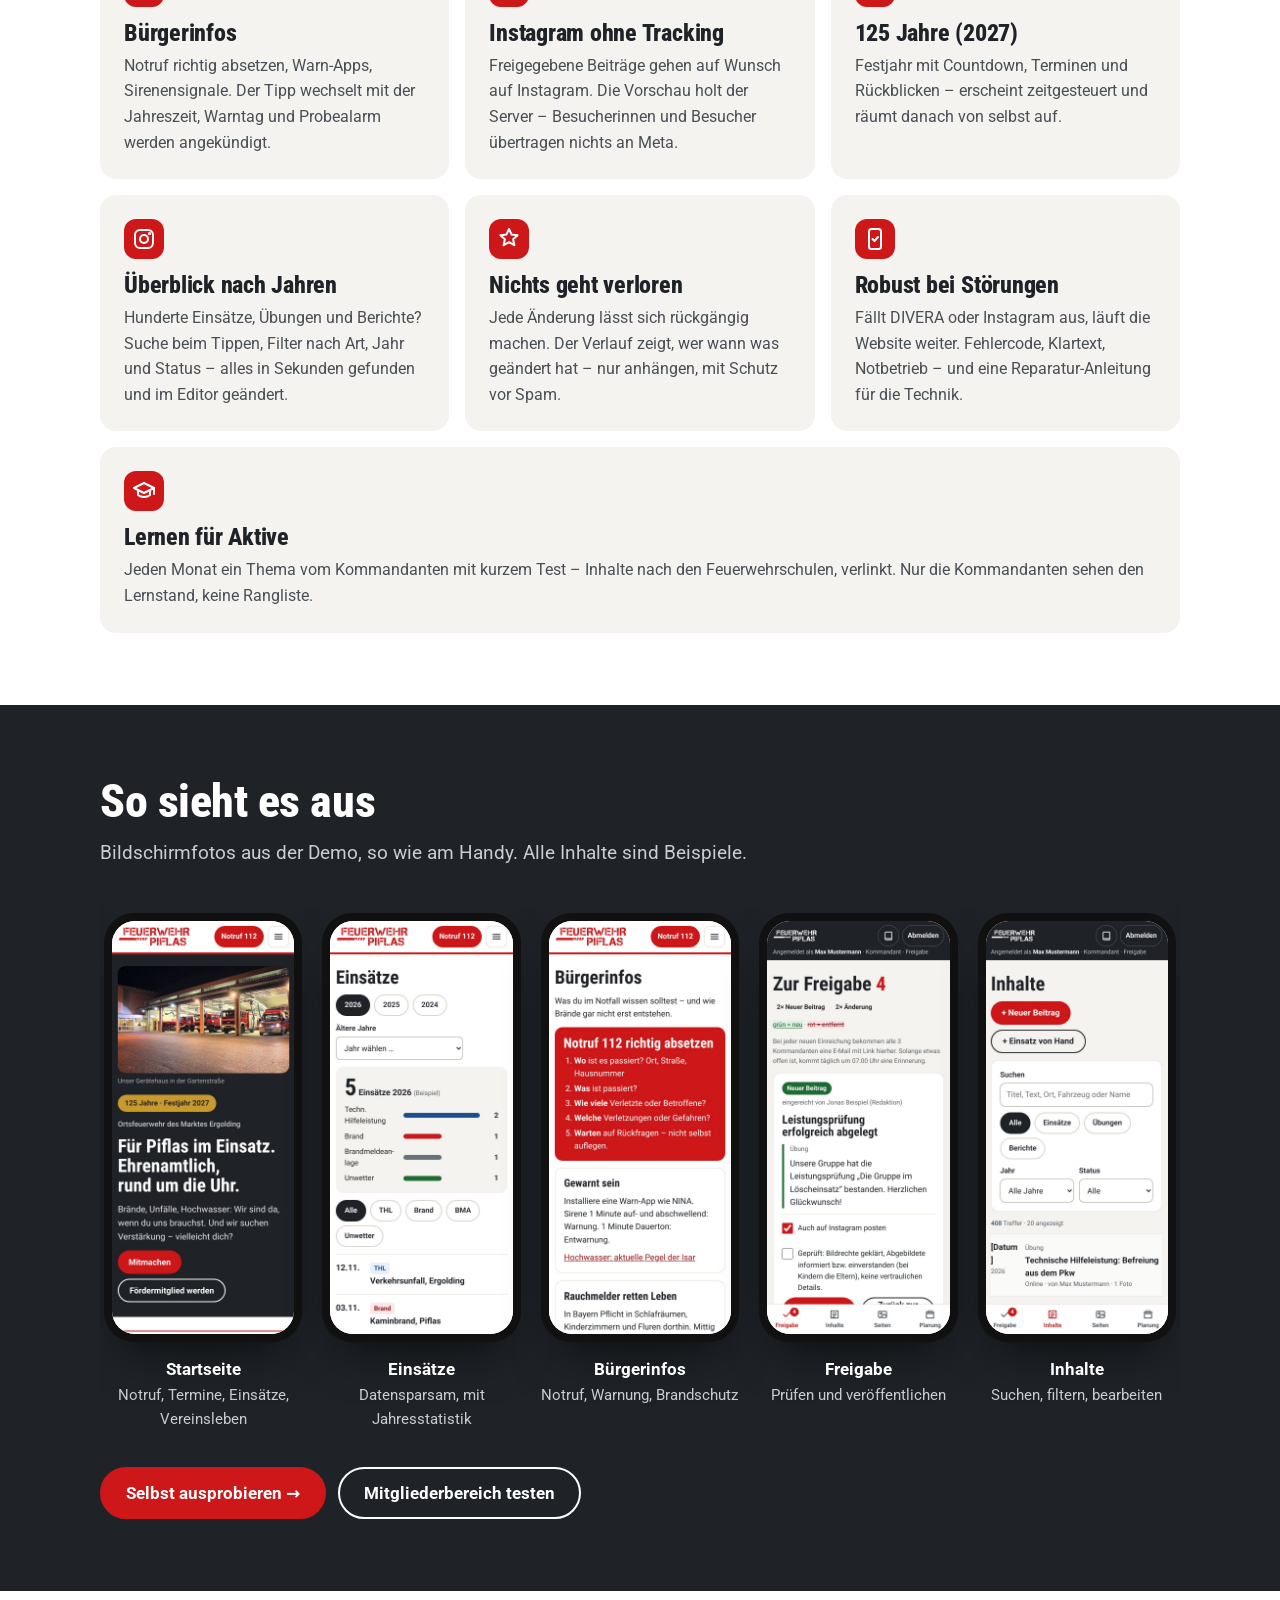
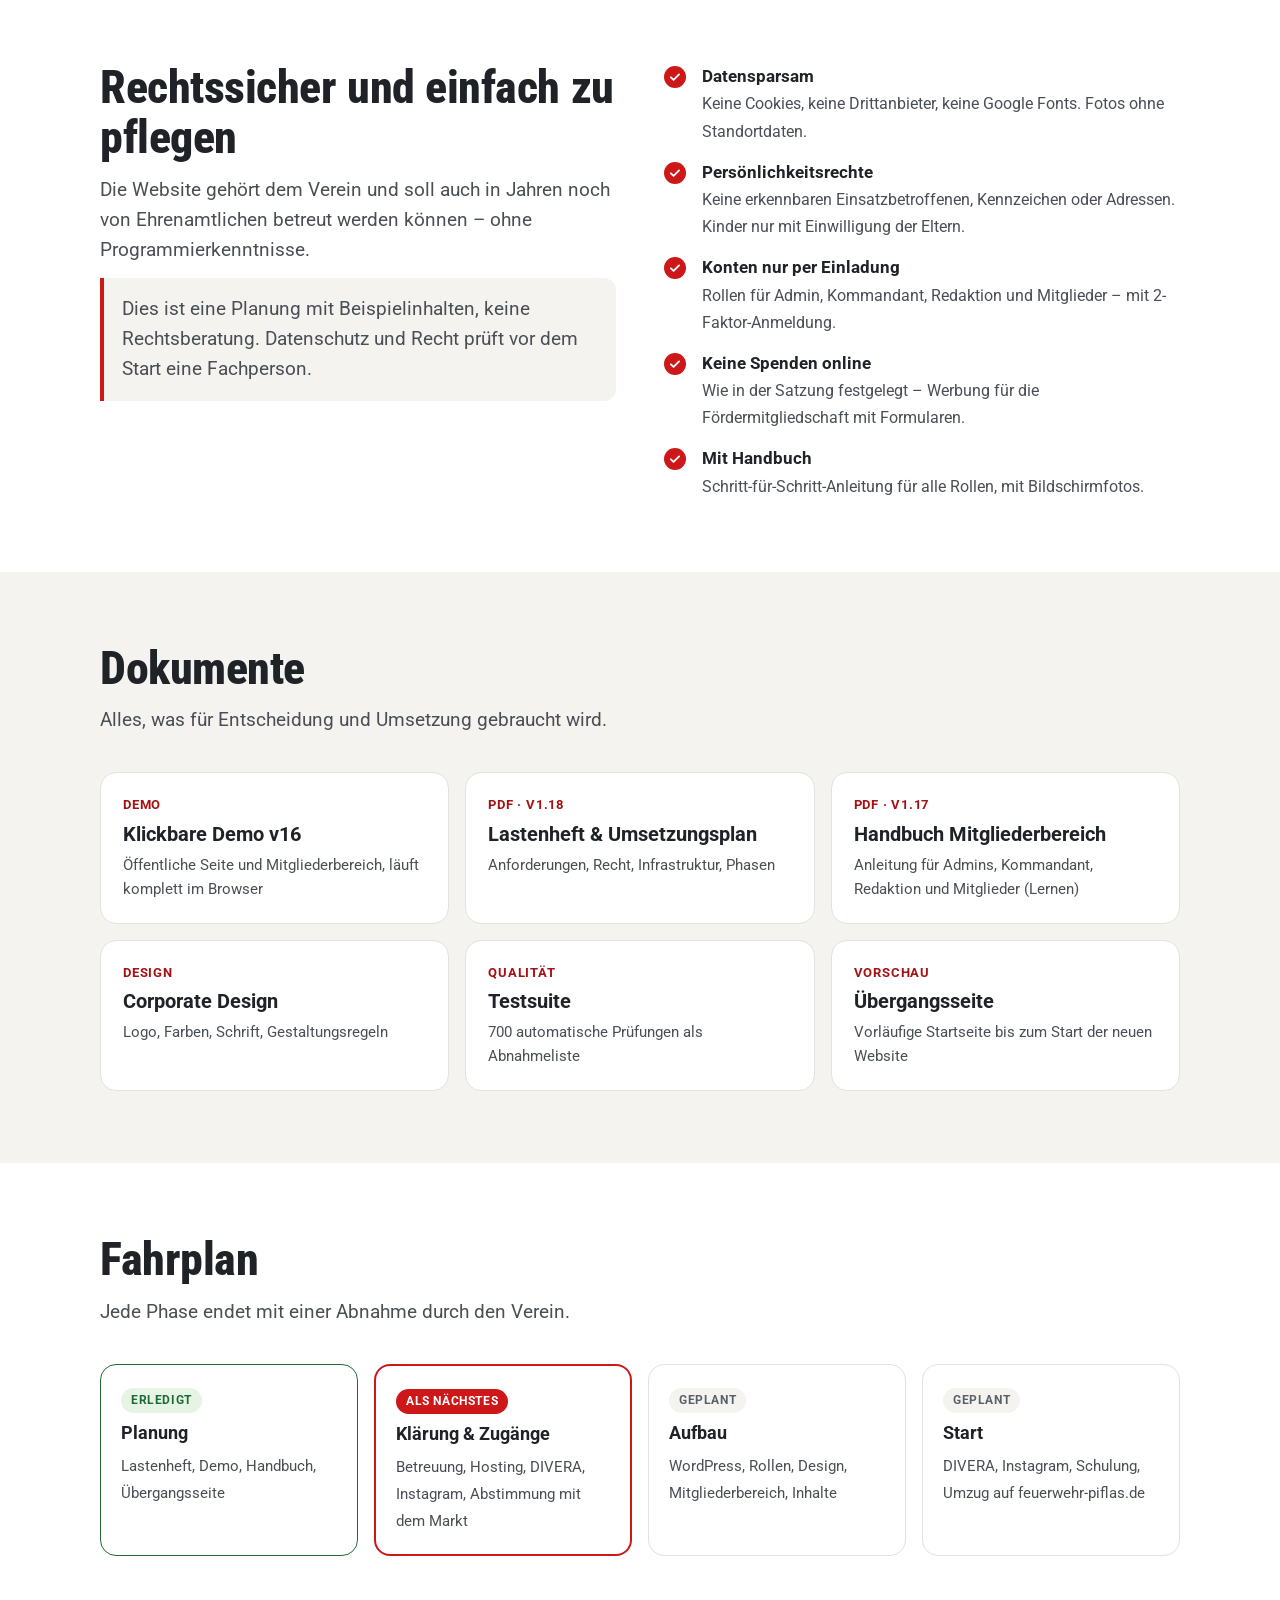
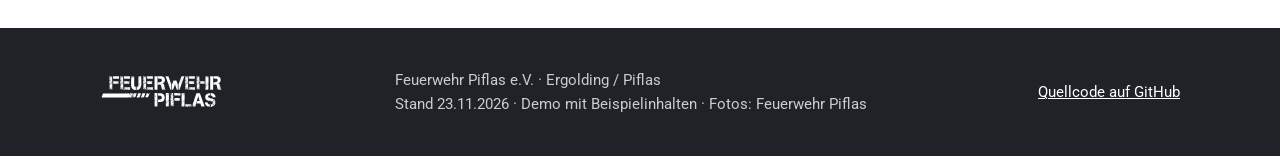
==== commit e38744a9: "E-17: kein doppeltes „Los geht’s“, Login-Knopf dunkelgrau (Lastenheft 1.18, Handbuch 1.17) Co-Author" ====
--- a/docs/index.html
+++ b/docs/index.html
@@ -146,7 +146,7 @@
     <span class="kicker">Freiwillige Feuerwehr Piflas · Markt Ergolding</span>
     <h1>Die neue Website der <em>Feuerwehr Piflas</em></h1>
     <p class="lead">Aktuelle Einsätze, Termine und Bürgertipps – gepflegt von Mitgliedern, freigegeben am Handy. Probier die klickbare Demo aus: öffentliche Seite und Mitgliederbereich.</p>
-    <div class="btns"><a class="btn p" href="demo/">Demo öffnen →</a><a class="btn o" href="lastenheft/Lastenheft-Feuerwehr-Piflas-v1.17.pdf">Lastenheft lesen</a></div>
+    <div class="btns"><a class="btn p" href="demo/">Demo öffnen →</a><a class="btn o" href="lastenheft/Lastenheft-Feuerwehr-Piflas-v1.18.pdf">Lastenheft lesen</a></div>
     <ul class="facts"><li>Keine Cookies</li><li>Kein Tracking</li><li>Am Handy bedienbar</li><li>Pflege ohne IT-Kenntnisse</li></ul>
   </div>
   <div class="stack" aria-hidden="true">
@@ -199,8 +199,8 @@
   <div class="sh"><h2>Dokumente</h2><p>Alles, was für Entscheidung und Umsetzung gebraucht wird.</p></div>
   <div class="docs">
     <a class="doc" href="demo/"><span class="t">Demo</span><b>Klickbare Demo v16</b><span>Öffentliche Seite und Mitgliederbereich, läuft komplett im Browser</span></a>
-    <a class="doc" href="lastenheft/Lastenheft-Feuerwehr-Piflas-v1.17.pdf"><span class="t">PDF · v1.17</span><b>Lastenheft &amp; Umsetzungsplan</b><span>Anforderungen, Recht, Infrastruktur, Phasen</span></a>
-    <a class="doc" href="handbuch/Handbuch-Website-Feuerwehr-Piflas.pdf"><span class="t">PDF · v1.16</span><b>Handbuch Mitgliederbereich</b><span>Anleitung für Admins, Kommandant, Redaktion und Mitglieder (Lernen)</span></a>
+    <a class="doc" href="lastenheft/Lastenheft-Feuerwehr-Piflas-v1.18.pdf"><span class="t">PDF · v1.18</span><b>Lastenheft &amp; Umsetzungsplan</b><span>Anforderungen, Recht, Infrastruktur, Phasen</span></a>
+    <a class="doc" href="handbuch/Handbuch-Website-Feuerwehr-Piflas.pdf"><span class="t">PDF · v1.17</span><b>Handbuch Mitgliederbereich</b><span>Anleitung für Admins, Kommandant, Redaktion und Mitglieder (Lernen)</span></a>
     <a class="doc" href="https://github.com/KWildwasser/feuerwehr-piflas-website/blob/main/docs/design/corporate-design.md"><span class="t">Design</span><b>Corporate Design</b><span>Logo, Farben, Schrift, Gestaltungsregeln</span></a>
     <a class="doc" href="https://github.com/KWildwasser/feuerwehr-piflas-website/blob/main/docs/demo/README.md"><span class="t">Qualität</span><b>Testsuite</b><span>700 automatische Prüfungen als Abnahmeliste</span></a>
     <a class="doc" href="uebergangsseite/"><span class="t">Vorschau</span><b>Übergangsseite</b><span>Vorläufige Startseite bis zum Start der neuen Website</span></a>
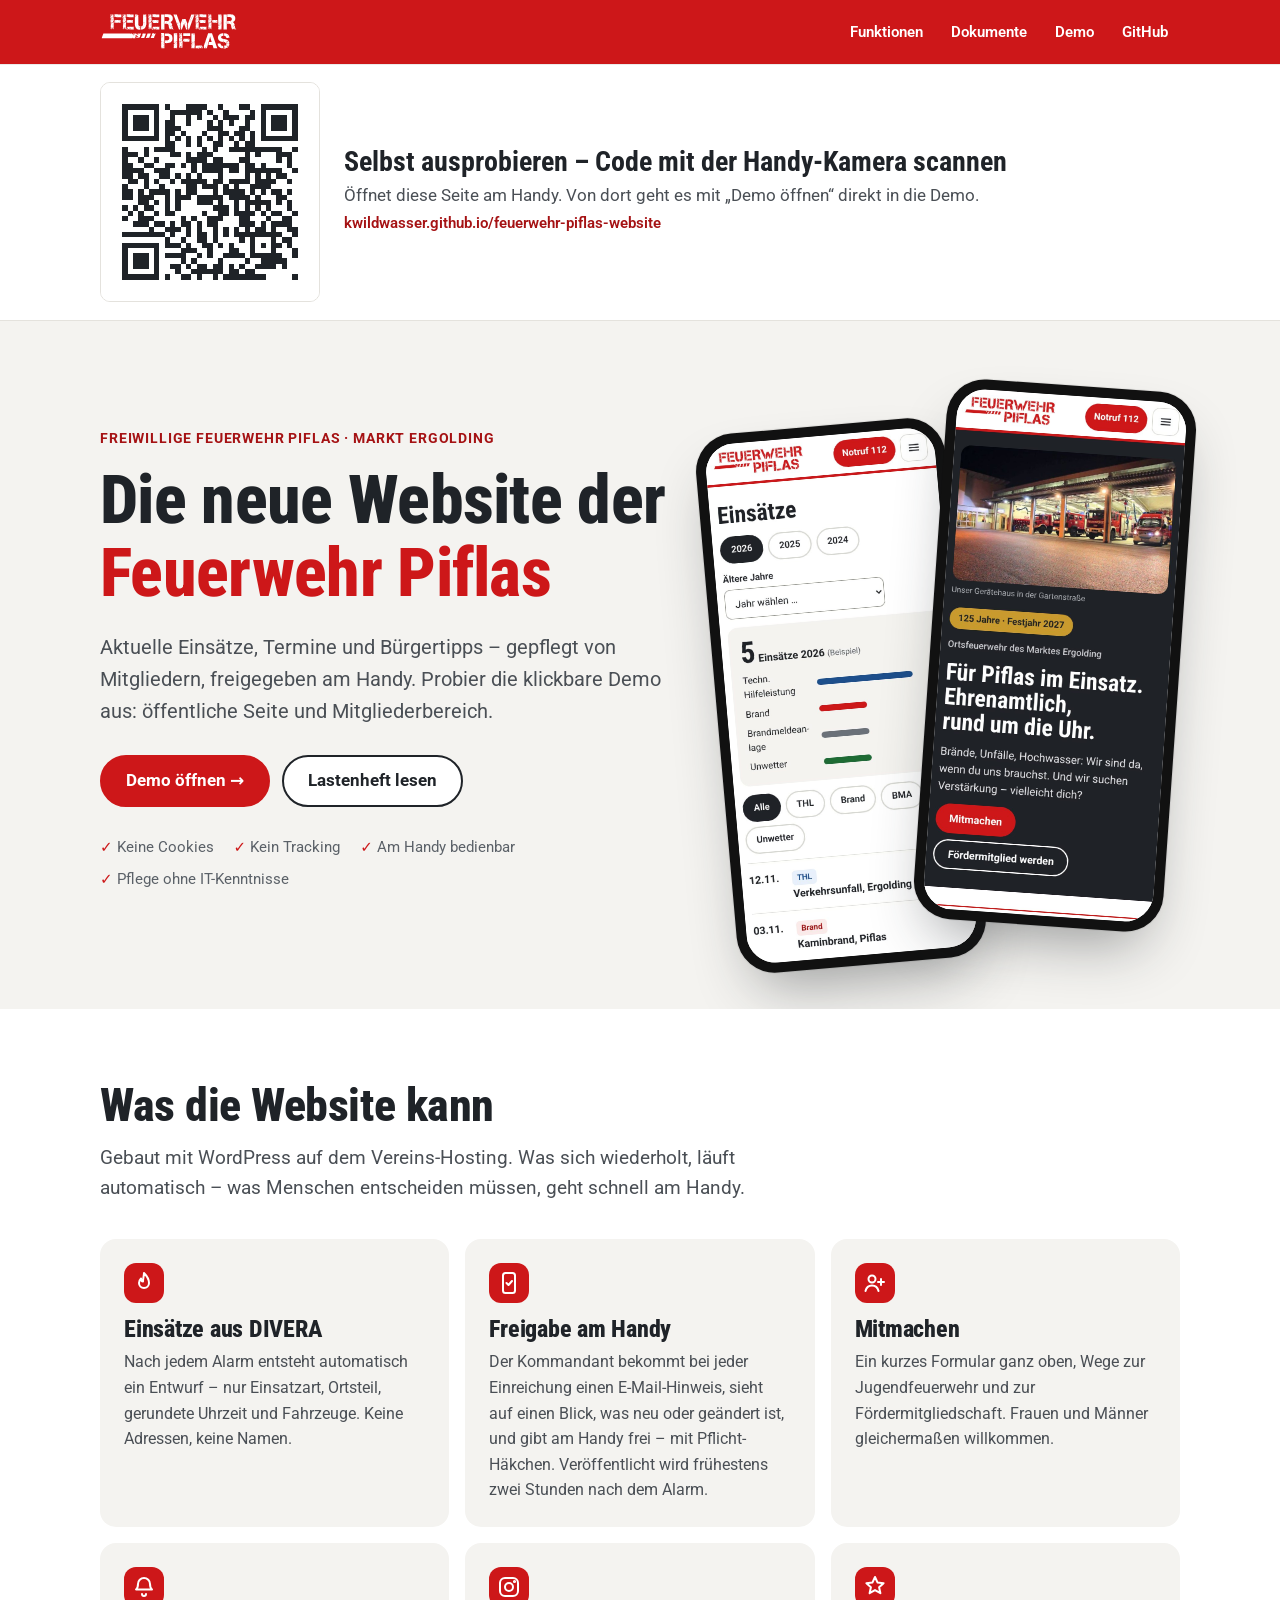
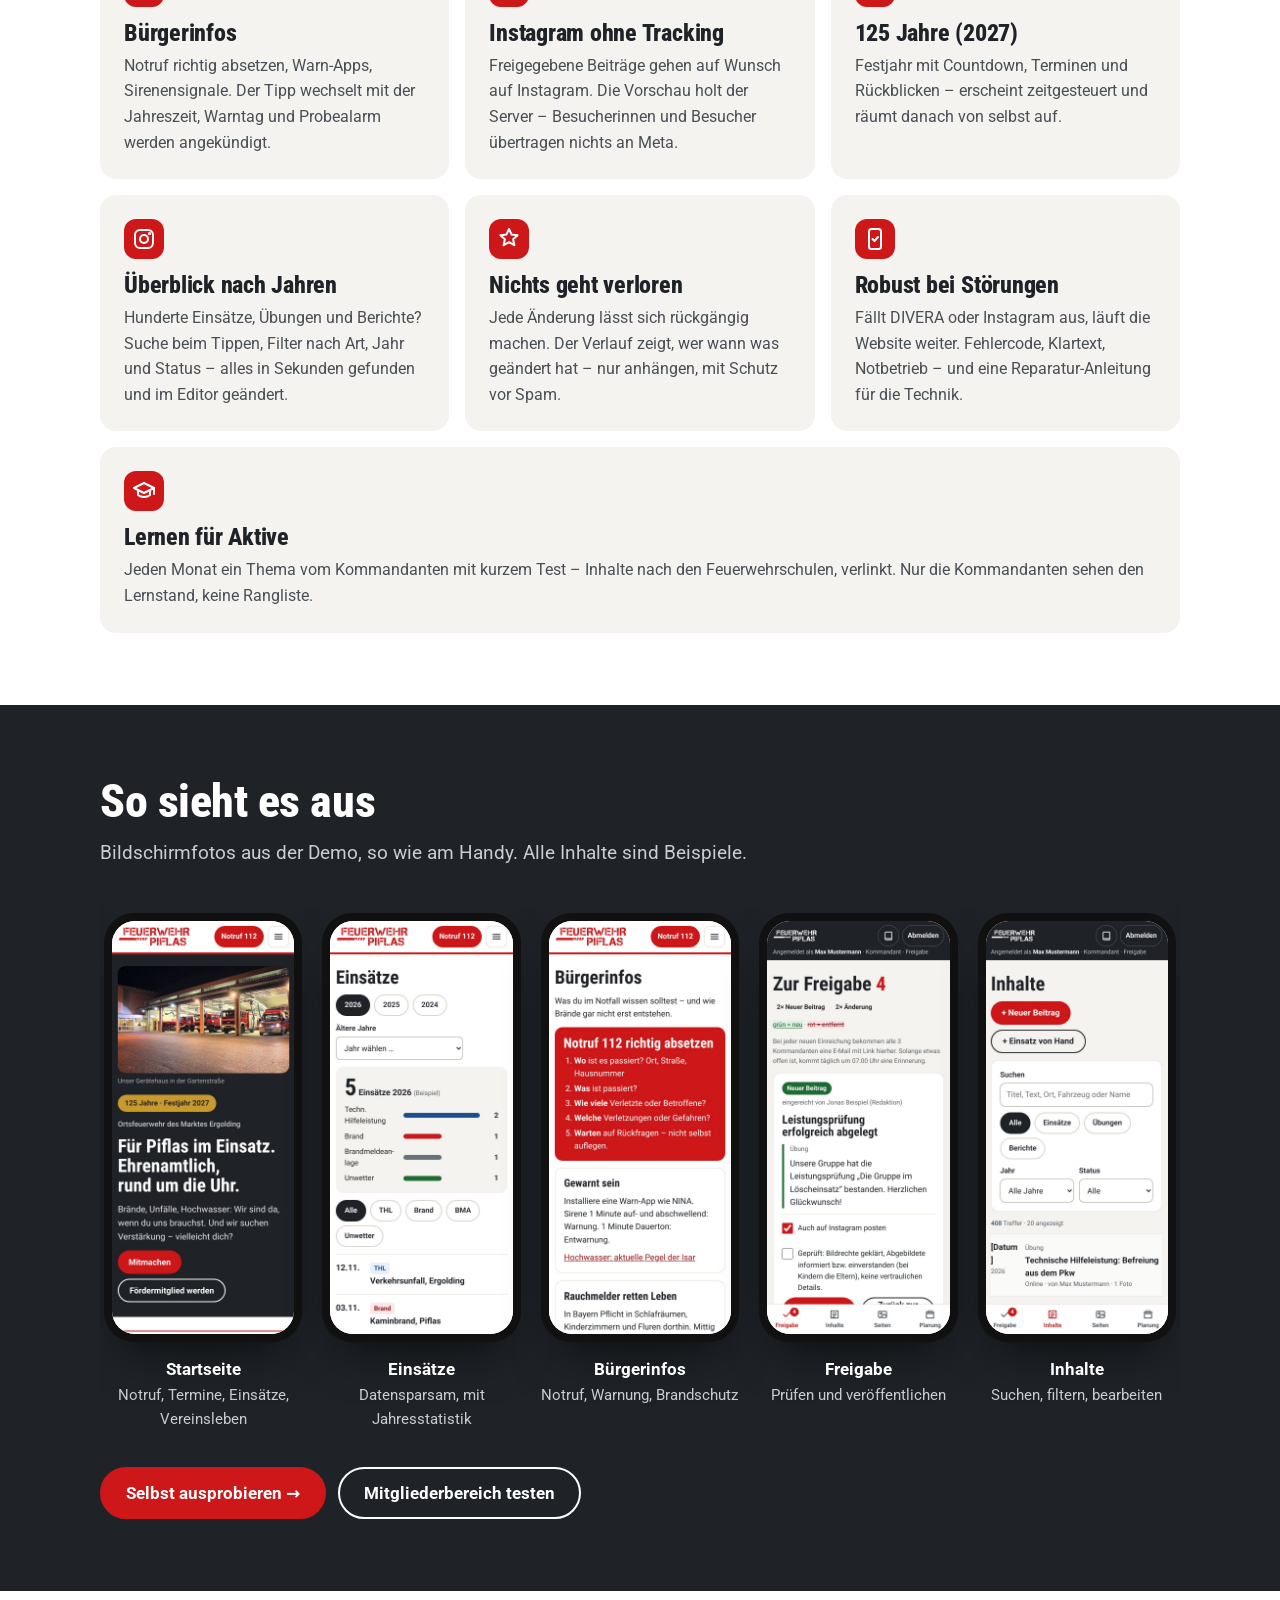
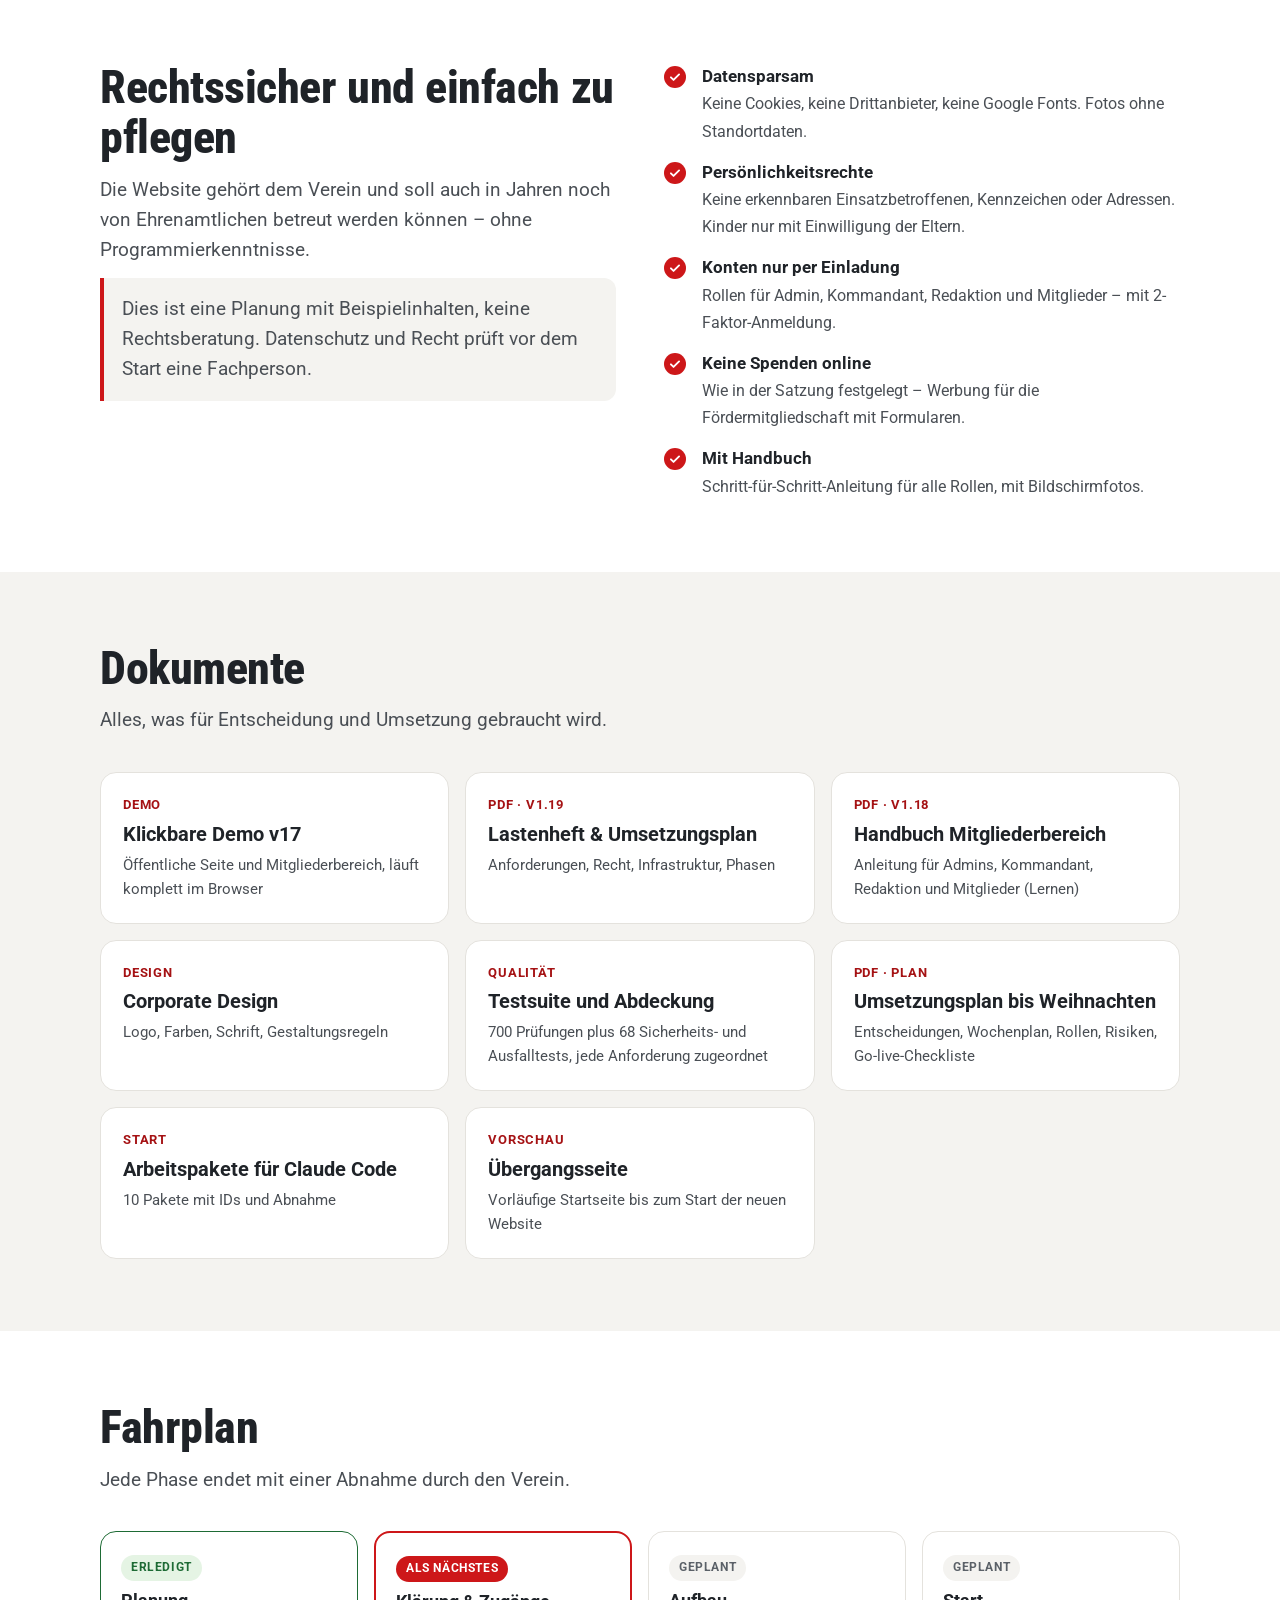
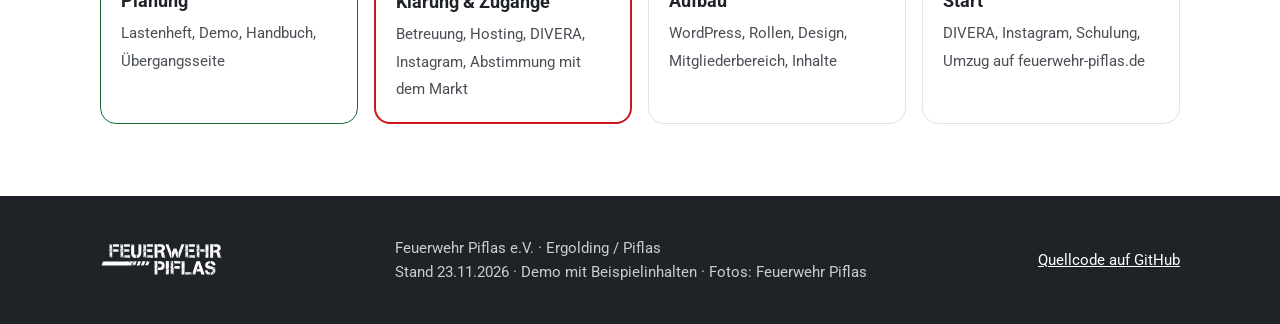
==== commit a5295eb9: "Sicherheits- und Ausfalltests, Testabdeckung, Arbeitspakete (Lastenheft 1.19, Demo v17, Handbuch 1.1" ====
--- a/docs/index.html
+++ b/docs/index.html
@@ -146,7 +146,7 @@
     <span class="kicker">Freiwillige Feuerwehr Piflas · Markt Ergolding</span>
     <h1>Die neue Website der <em>Feuerwehr Piflas</em></h1>
     <p class="lead">Aktuelle Einsätze, Termine und Bürgertipps – gepflegt von Mitgliedern, freigegeben am Handy. Probier die klickbare Demo aus: öffentliche Seite und Mitgliederbereich.</p>
-    <div class="btns"><a class="btn p" href="demo/">Demo öffnen →</a><a class="btn o" href="lastenheft/Lastenheft-Feuerwehr-Piflas-v1.18.pdf">Lastenheft lesen</a></div>
+    <div class="btns"><a class="btn p" href="demo/">Demo öffnen →</a><a class="btn o" href="lastenheft/Lastenheft-Feuerwehr-Piflas-v1.19.pdf">Lastenheft lesen</a></div>
     <ul class="facts"><li>Keine Cookies</li><li>Kein Tracking</li><li>Am Handy bedienbar</li><li>Pflege ohne IT-Kenntnisse</li></ul>
   </div>
   <div class="stack" aria-hidden="true">
@@ -198,11 +198,13 @@
 <section id="dokumente" style="background:var(--hell)"><div class="wrap">
   <div class="sh"><h2>Dokumente</h2><p>Alles, was für Entscheidung und Umsetzung gebraucht wird.</p></div>
   <div class="docs">
-    <a class="doc" href="demo/"><span class="t">Demo</span><b>Klickbare Demo v16</b><span>Öffentliche Seite und Mitgliederbereich, läuft komplett im Browser</span></a>
-    <a class="doc" href="lastenheft/Lastenheft-Feuerwehr-Piflas-v1.18.pdf"><span class="t">PDF · v1.18</span><b>Lastenheft &amp; Umsetzungsplan</b><span>Anforderungen, Recht, Infrastruktur, Phasen</span></a>
-    <a class="doc" href="handbuch/Handbuch-Website-Feuerwehr-Piflas.pdf"><span class="t">PDF · v1.17</span><b>Handbuch Mitgliederbereich</b><span>Anleitung für Admins, Kommandant, Redaktion und Mitglieder (Lernen)</span></a>
+    <a class="doc" href="demo/"><span class="t">Demo</span><b>Klickbare Demo v17</b><span>Öffentliche Seite und Mitgliederbereich, läuft komplett im Browser</span></a>
+    <a class="doc" href="lastenheft/Lastenheft-Feuerwehr-Piflas-v1.19.pdf"><span class="t">PDF · v1.19</span><b>Lastenheft &amp; Umsetzungsplan</b><span>Anforderungen, Recht, Infrastruktur, Phasen</span></a>
+    <a class="doc" href="handbuch/Handbuch-Website-Feuerwehr-Piflas.pdf"><span class="t">PDF · v1.18</span><b>Handbuch Mitgliederbereich</b><span>Anleitung für Admins, Kommandant, Redaktion und Mitglieder (Lernen)</span></a>
     <a class="doc" href="https://github.com/KWildwasser/feuerwehr-piflas-website/blob/main/docs/design/corporate-design.md"><span class="t">Design</span><b>Corporate Design</b><span>Logo, Farben, Schrift, Gestaltungsregeln</span></a>
-    <a class="doc" href="https://github.com/KWildwasser/feuerwehr-piflas-website/blob/main/docs/demo/README.md"><span class="t">Qualität</span><b>Testsuite</b><span>700 automatische Prüfungen als Abnahmeliste</span></a>
+    <a class="doc" href="https://github.com/KWildwasser/feuerwehr-piflas-website/blob/main/docs/demo/ABDECKUNG.md"><span class="t">Qualität</span><b>Testsuite und Abdeckung</b><span>700 Prüfungen plus 68 Sicherheits- und Ausfalltests, jede Anforderung zugeordnet</span></a>
+    <a class="doc" href="plan/Umsetzungsplan-bis-Weihnachten-2026.pdf"><span class="t">PDF · Plan</span><b>Umsetzungsplan bis Weihnachten</b><span>Entscheidungen, Wochenplan, Rollen, Risiken, Go-live-Checkliste</span></a>
+    <a class="doc" href="https://github.com/KWildwasser/feuerwehr-piflas-website/blob/main/docs/start/ARBEITSPAKETE.md"><span class="t">Start</span><b>Arbeitspakete für Claude Code</b><span>10 Pakete mit IDs und Abnahme</span></a>
     <a class="doc" href="uebergangsseite/"><span class="t">Vorschau</span><b>Übergangsseite</b><span>Vorläufige Startseite bis zum Start der neuen Website</span></a>
   </div>
 </div></section>
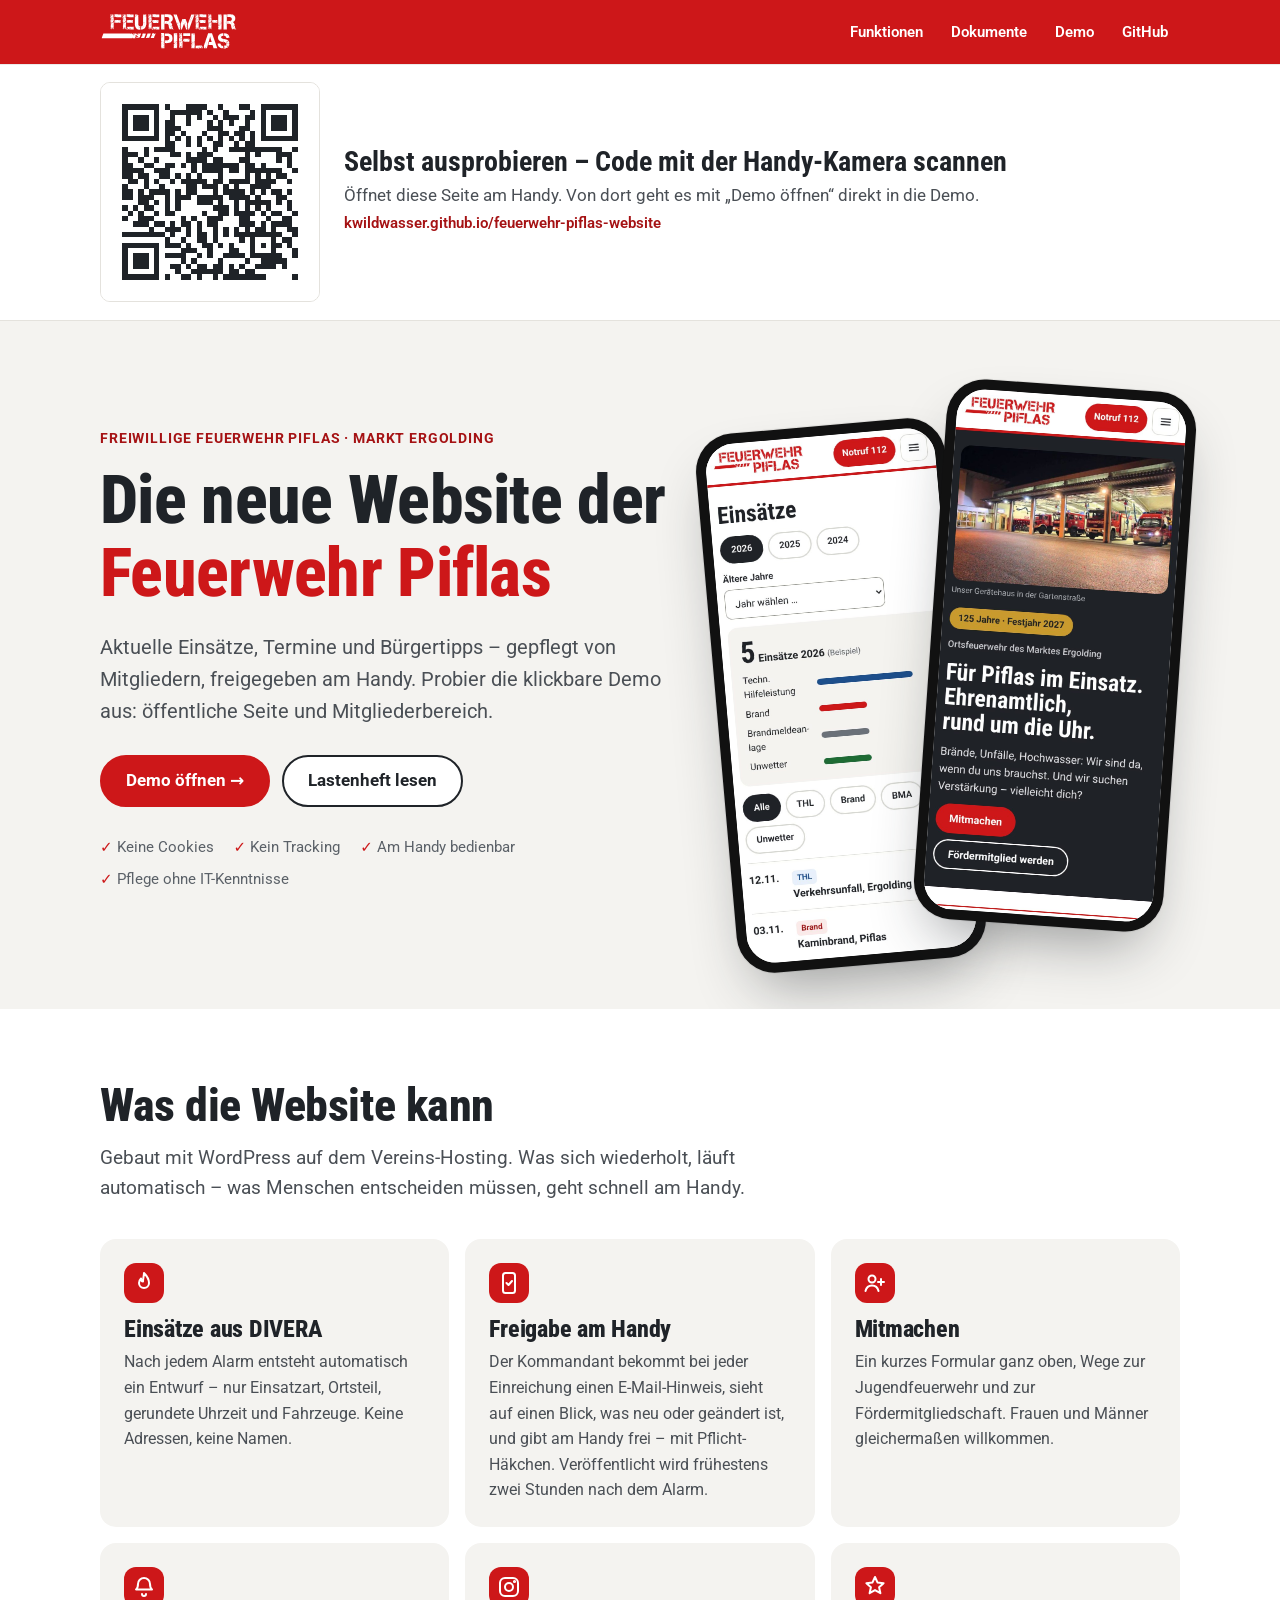
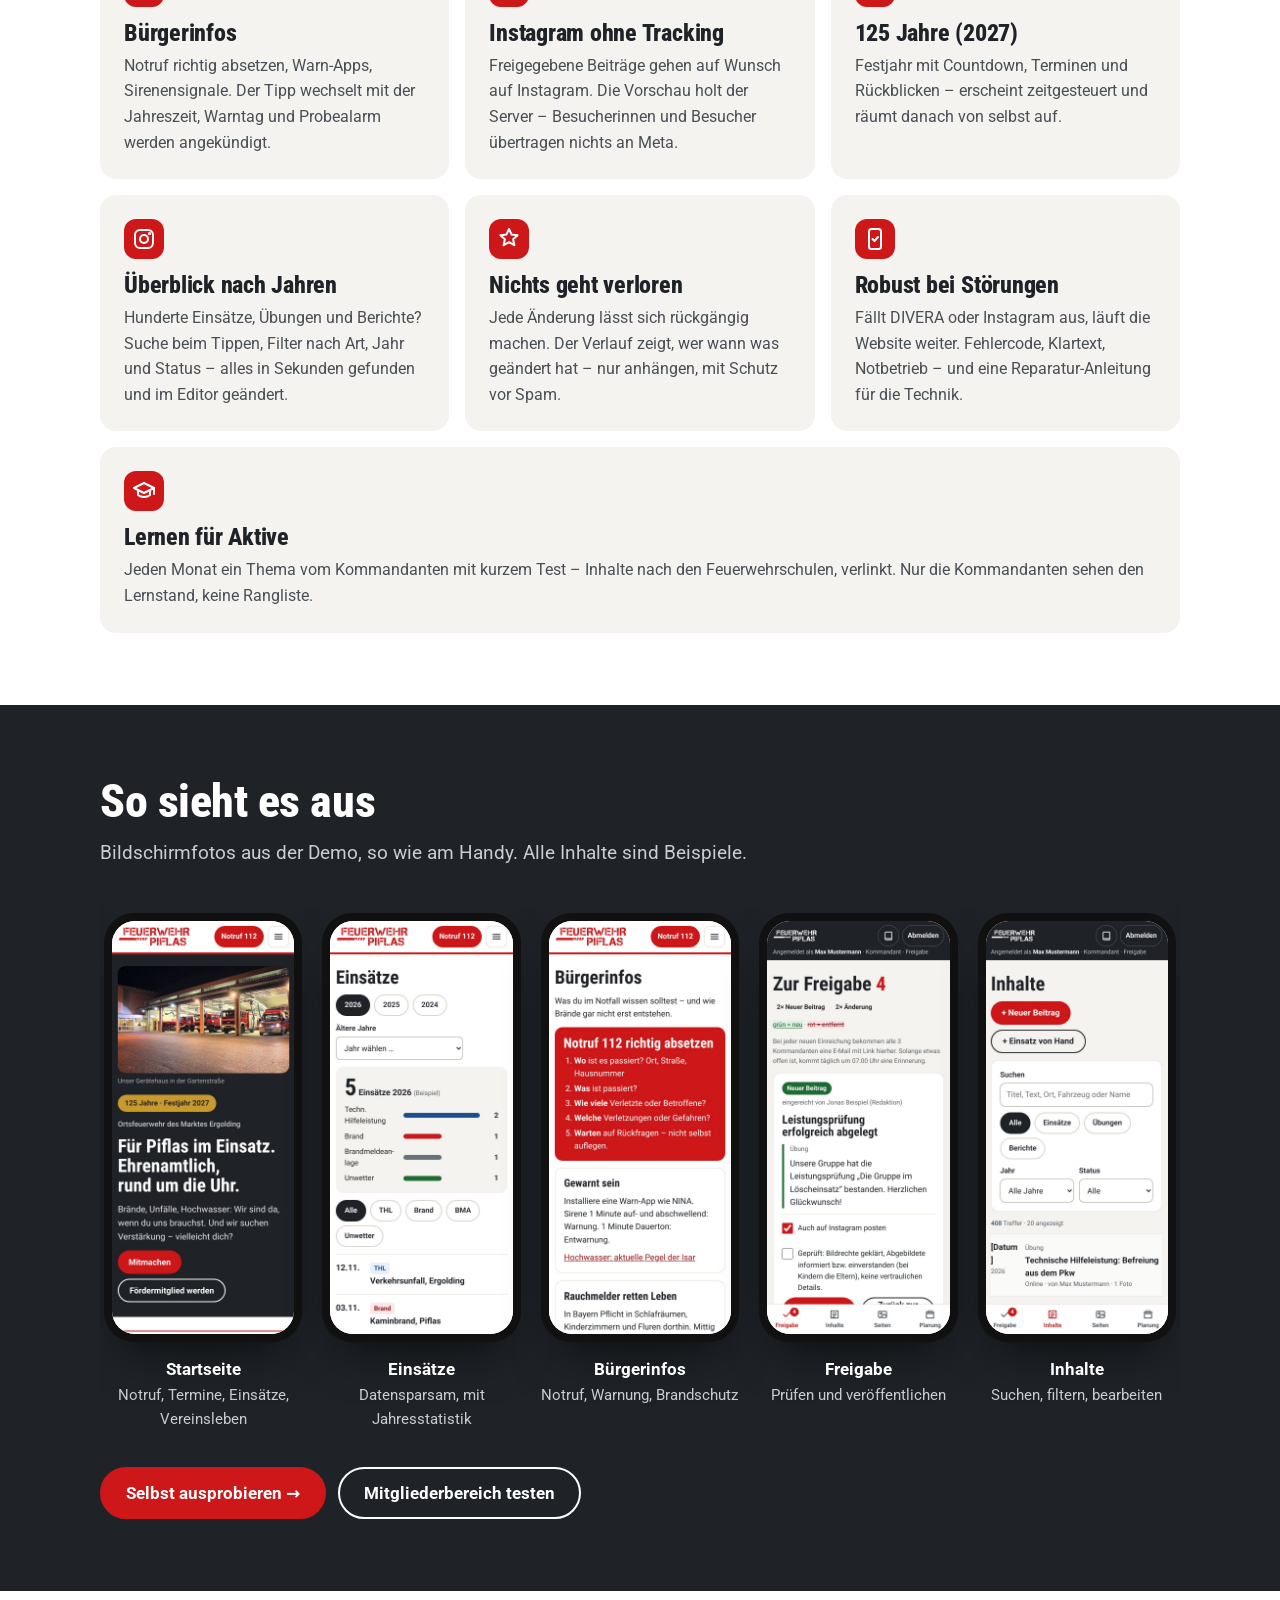
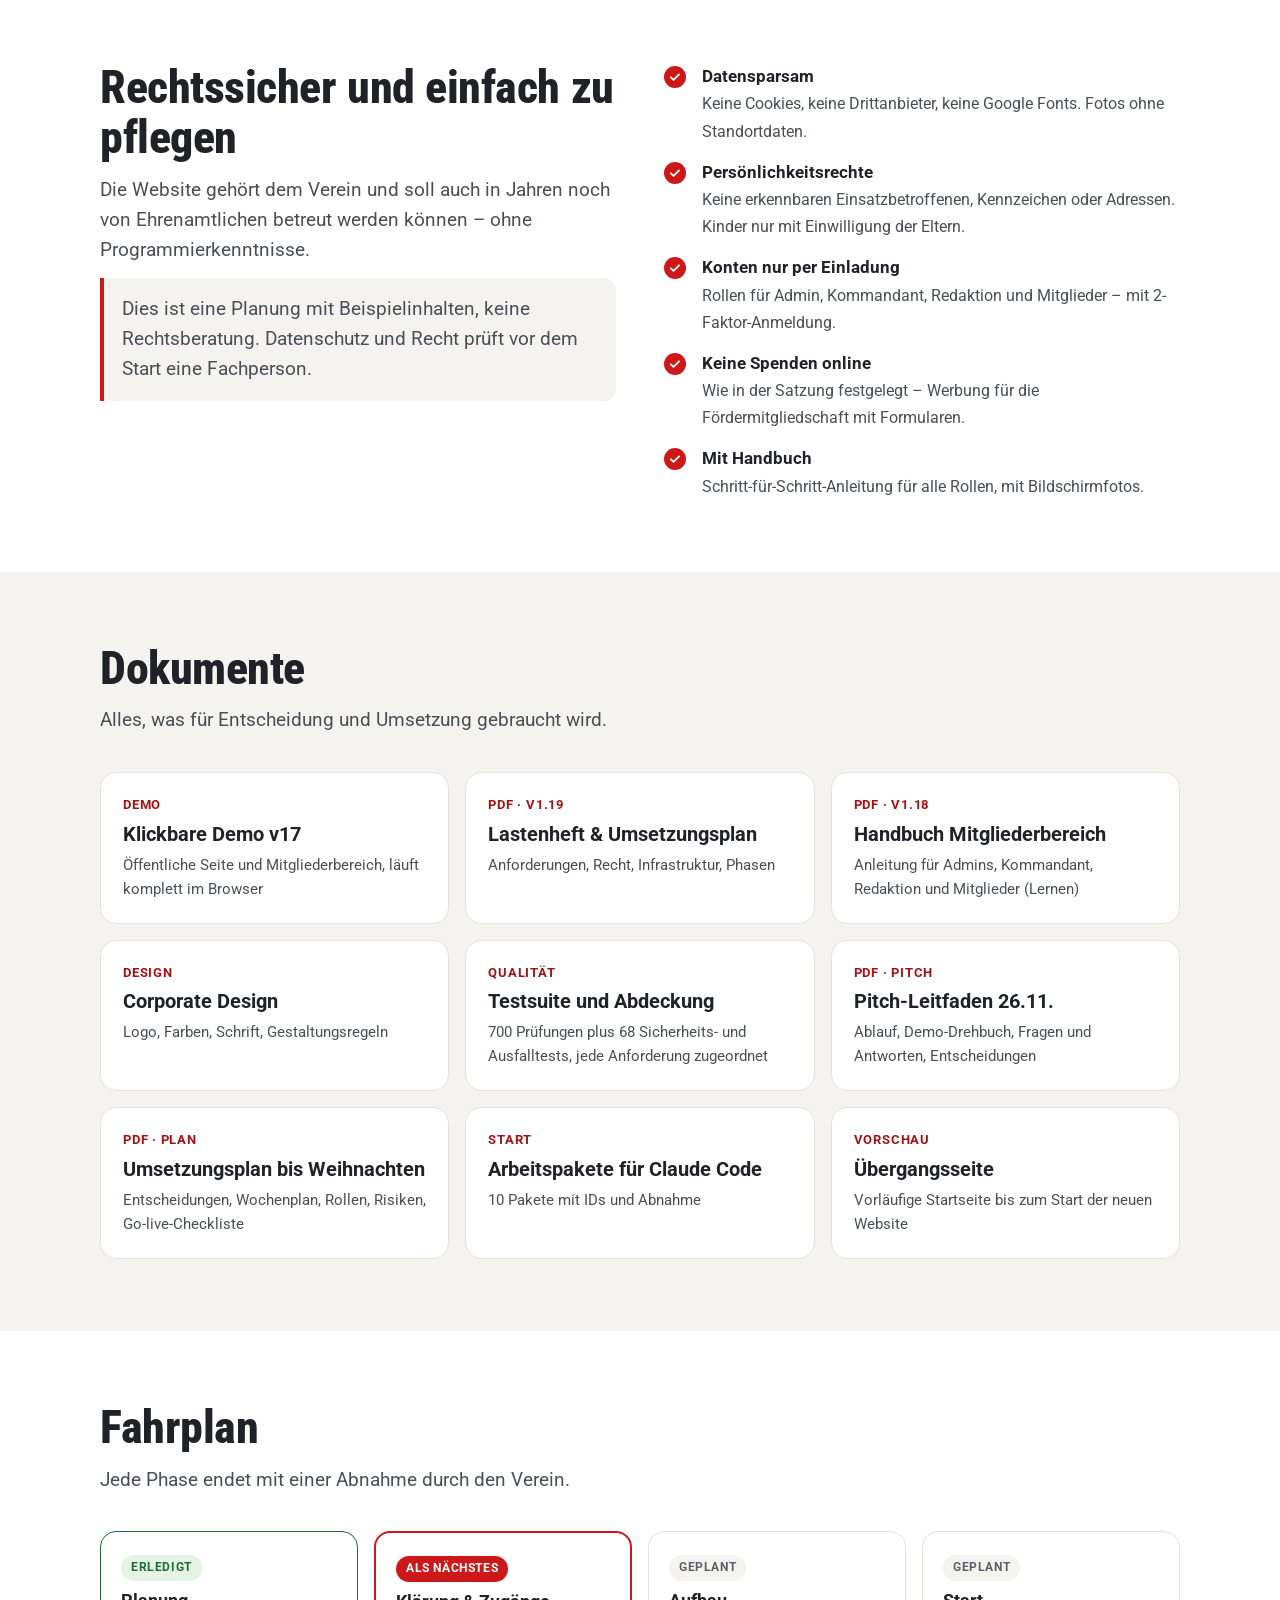
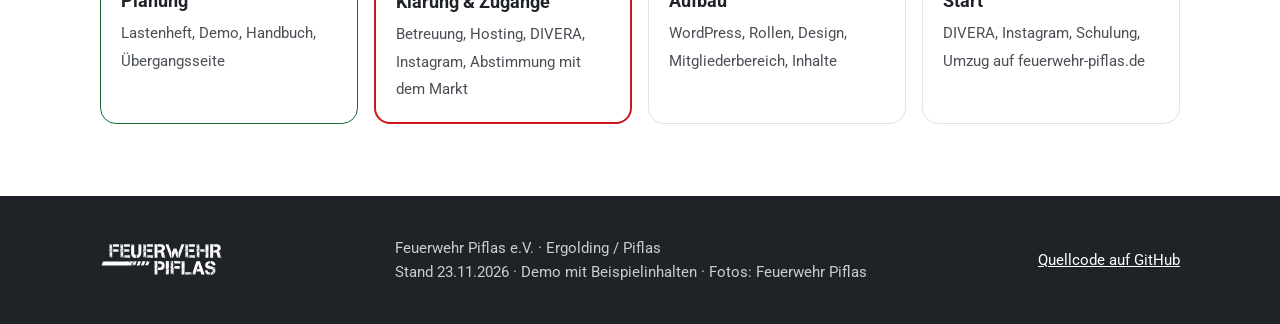
==== commit 3f985637: "Pitch-Leitfaden, Umsetzungsplan 1.19, Dokumente nachgezogen Co-Authored-By: Claude Opus 5.5 <noreply" ====
--- a/docs/index.html
+++ b/docs/index.html
@@ -203,6 +203,7 @@
     <a class="doc" href="handbuch/Handbuch-Website-Feuerwehr-Piflas.pdf"><span class="t">PDF · v1.18</span><b>Handbuch Mitgliederbereich</b><span>Anleitung für Admins, Kommandant, Redaktion und Mitglieder (Lernen)</span></a>
     <a class="doc" href="https://github.com/KWildwasser/feuerwehr-piflas-website/blob/main/docs/design/corporate-design.md"><span class="t">Design</span><b>Corporate Design</b><span>Logo, Farben, Schrift, Gestaltungsregeln</span></a>
     <a class="doc" href="https://github.com/KWildwasser/feuerwehr-piflas-website/blob/main/docs/demo/ABDECKUNG.md"><span class="t">Qualität</span><b>Testsuite und Abdeckung</b><span>700 Prüfungen plus 68 Sicherheits- und Ausfalltests, jede Anforderung zugeordnet</span></a>
+    <a class="doc" href="pitch/Pitch-Leitfaden-2026-11-26.pdf"><span class="t">PDF · Pitch</span><b>Pitch-Leitfaden 26.11.</b><span>Ablauf, Demo-Drehbuch, Fragen und Antworten, Entscheidungen</span></a>
     <a class="doc" href="plan/Umsetzungsplan-bis-Weihnachten-2026.pdf"><span class="t">PDF · Plan</span><b>Umsetzungsplan bis Weihnachten</b><span>Entscheidungen, Wochenplan, Rollen, Risiken, Go-live-Checkliste</span></a>
     <a class="doc" href="https://github.com/KWildwasser/feuerwehr-piflas-website/blob/main/docs/start/ARBEITSPAKETE.md"><span class="t">Start</span><b>Arbeitspakete für Claude Code</b><span>10 Pakete mit IDs und Abnahme</span></a>
     <a class="doc" href="uebergangsseite/"><span class="t">Vorschau</span><b>Übergangsseite</b><span>Vorläufige Startseite bis zum Start der neuen Website</span></a>
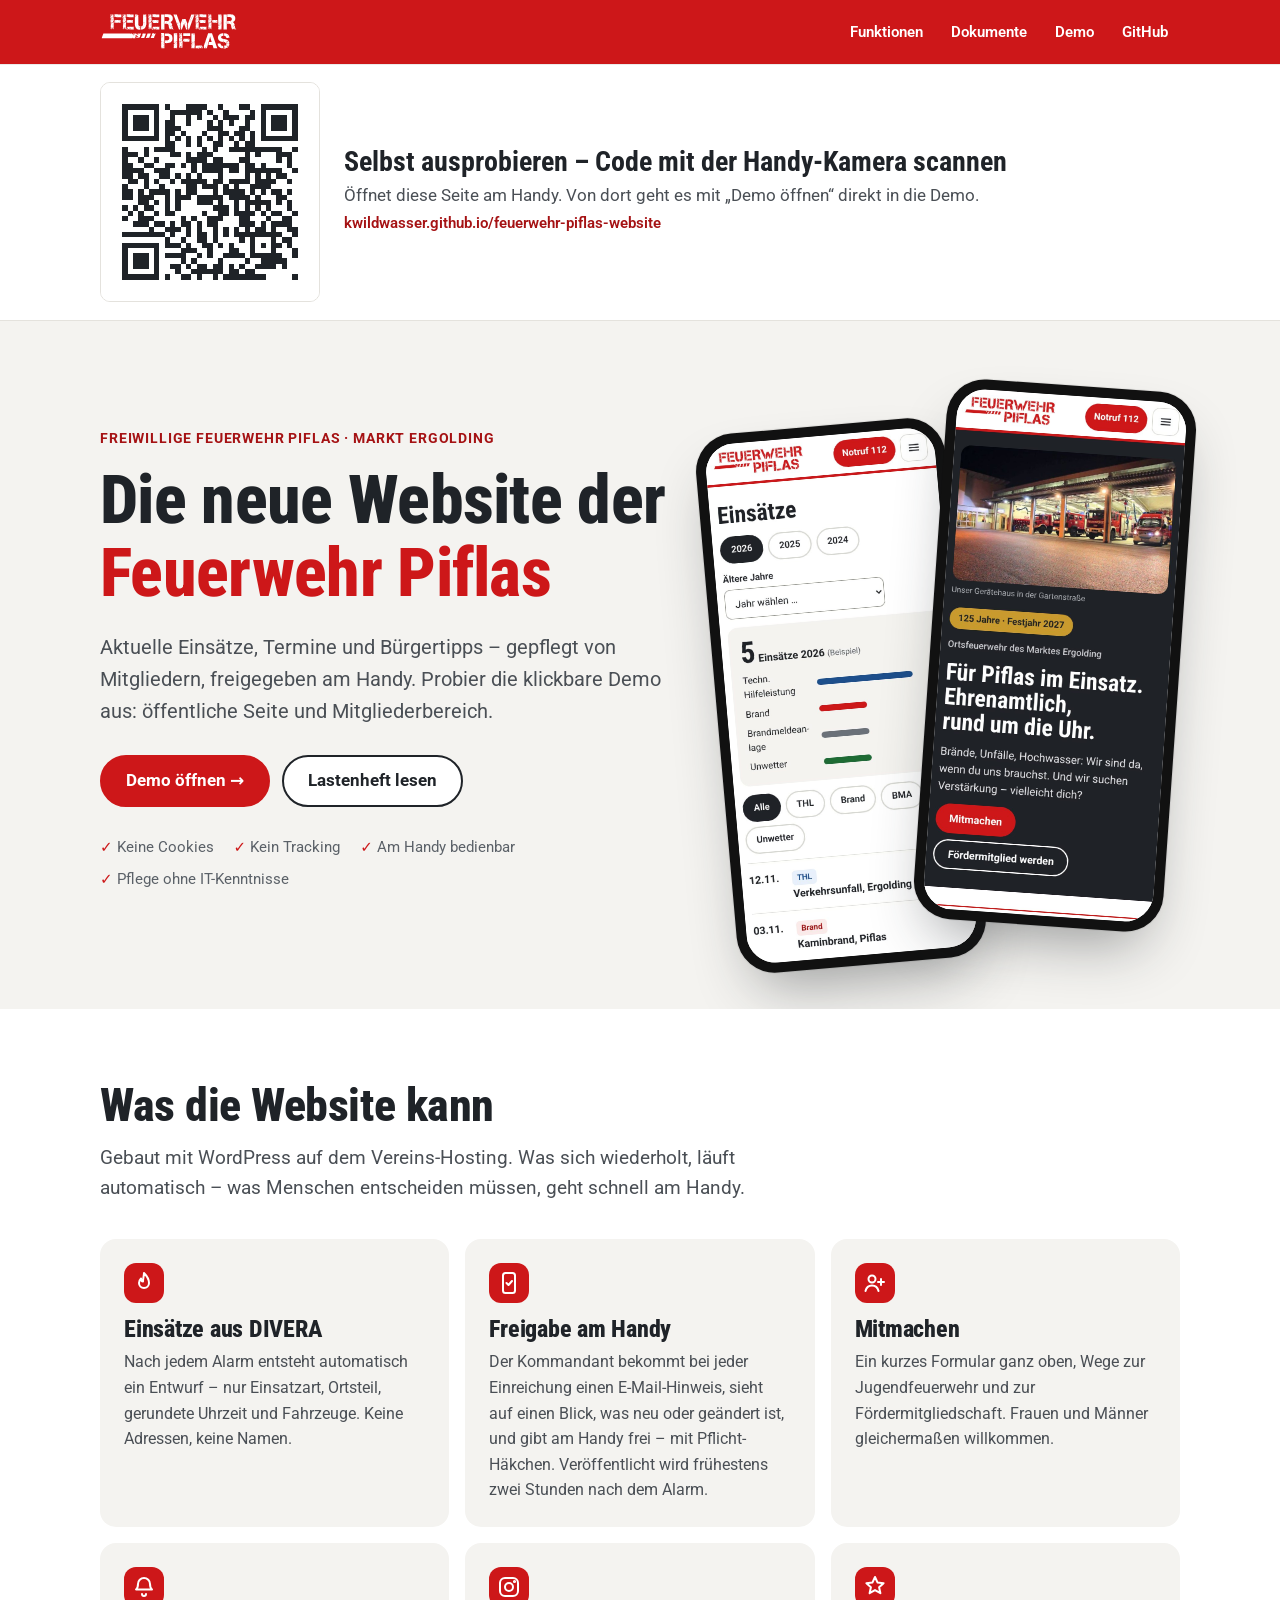
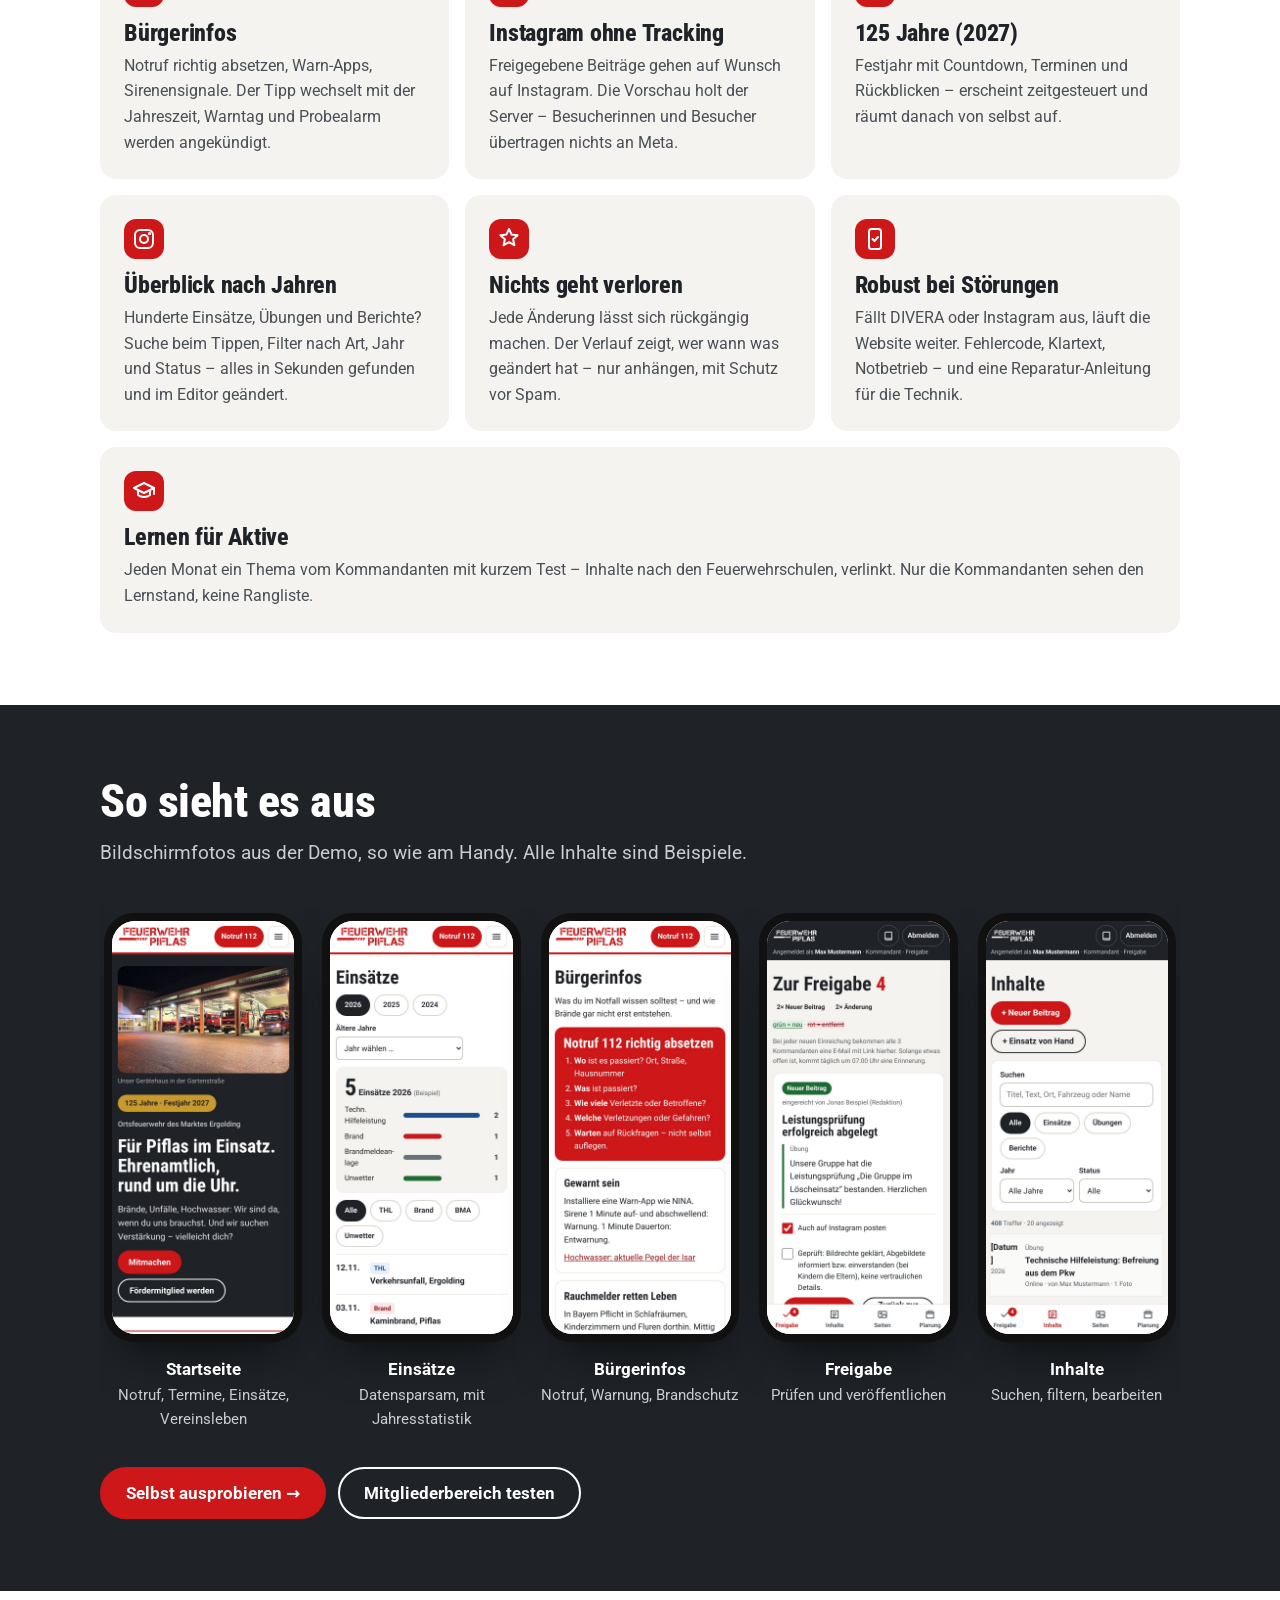
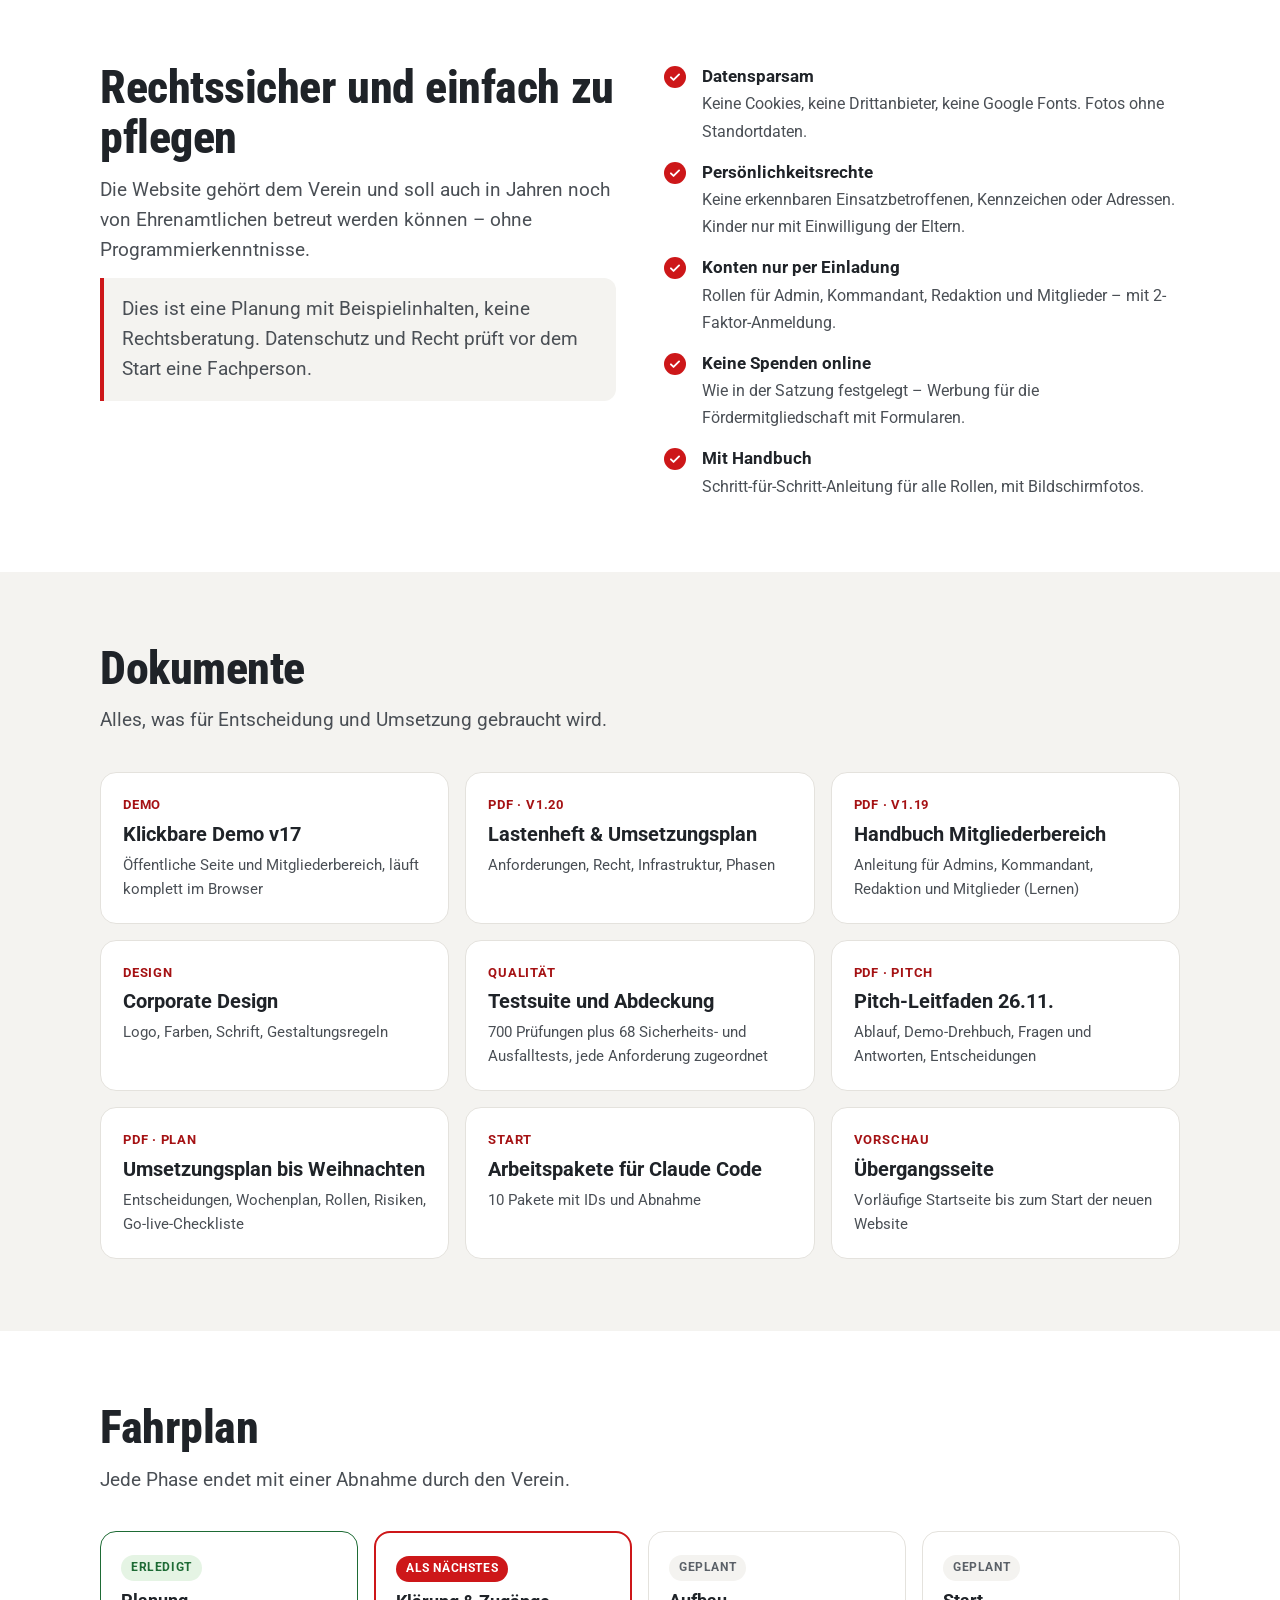
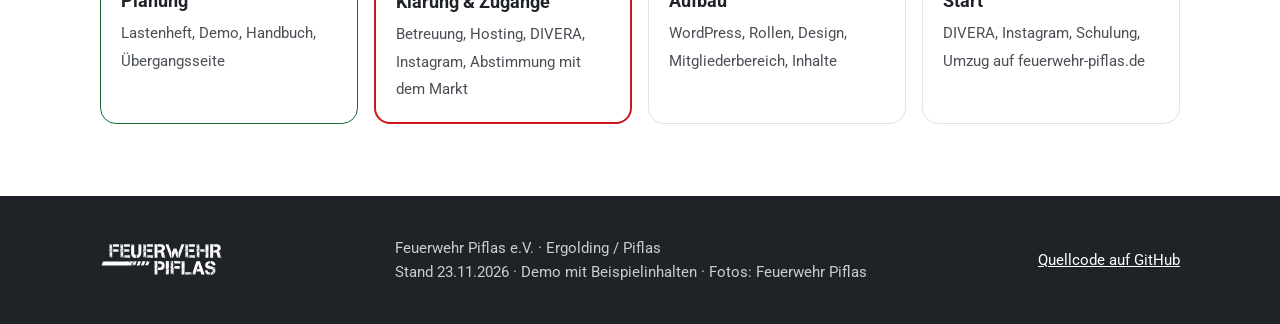
==== commit 396a4cec: "„Anmelden“ statt „Login“ auf der ganzen Website (Lastenheft 1.20, Handbuch 1.19) Co-Authored-By: Cla" ====
--- a/docs/index.html
+++ b/docs/index.html
@@ -146,7 +146,7 @@
     <span class="kicker">Freiwillige Feuerwehr Piflas · Markt Ergolding</span>
     <h1>Die neue Website der <em>Feuerwehr Piflas</em></h1>
     <p class="lead">Aktuelle Einsätze, Termine und Bürgertipps – gepflegt von Mitgliedern, freigegeben am Handy. Probier die klickbare Demo aus: öffentliche Seite und Mitgliederbereich.</p>
-    <div class="btns"><a class="btn p" href="demo/">Demo öffnen →</a><a class="btn o" href="lastenheft/Lastenheft-Feuerwehr-Piflas-v1.19.pdf">Lastenheft lesen</a></div>
+    <div class="btns"><a class="btn p" href="demo/">Demo öffnen →</a><a class="btn o" href="lastenheft/Lastenheft-Feuerwehr-Piflas-v1.20.pdf">Lastenheft lesen</a></div>
     <ul class="facts"><li>Keine Cookies</li><li>Kein Tracking</li><li>Am Handy bedienbar</li><li>Pflege ohne IT-Kenntnisse</li></ul>
   </div>
   <div class="stack" aria-hidden="true">
@@ -199,8 +199,8 @@
   <div class="sh"><h2>Dokumente</h2><p>Alles, was für Entscheidung und Umsetzung gebraucht wird.</p></div>
   <div class="docs">
     <a class="doc" href="demo/"><span class="t">Demo</span><b>Klickbare Demo v17</b><span>Öffentliche Seite und Mitgliederbereich, läuft komplett im Browser</span></a>
-    <a class="doc" href="lastenheft/Lastenheft-Feuerwehr-Piflas-v1.19.pdf"><span class="t">PDF · v1.19</span><b>Lastenheft &amp; Umsetzungsplan</b><span>Anforderungen, Recht, Infrastruktur, Phasen</span></a>
-    <a class="doc" href="handbuch/Handbuch-Website-Feuerwehr-Piflas.pdf"><span class="t">PDF · v1.18</span><b>Handbuch Mitgliederbereich</b><span>Anleitung für Admins, Kommandant, Redaktion und Mitglieder (Lernen)</span></a>
+    <a class="doc" href="lastenheft/Lastenheft-Feuerwehr-Piflas-v1.20.pdf"><span class="t">PDF · v1.20</span><b>Lastenheft &amp; Umsetzungsplan</b><span>Anforderungen, Recht, Infrastruktur, Phasen</span></a>
+    <a class="doc" href="handbuch/Handbuch-Website-Feuerwehr-Piflas.pdf"><span class="t">PDF · v1.19</span><b>Handbuch Mitgliederbereich</b><span>Anleitung für Admins, Kommandant, Redaktion und Mitglieder (Lernen)</span></a>
     <a class="doc" href="https://github.com/KWildwasser/feuerwehr-piflas-website/blob/main/docs/design/corporate-design.md"><span class="t">Design</span><b>Corporate Design</b><span>Logo, Farben, Schrift, Gestaltungsregeln</span></a>
     <a class="doc" href="https://github.com/KWildwasser/feuerwehr-piflas-website/blob/main/docs/demo/ABDECKUNG.md"><span class="t">Qualität</span><b>Testsuite und Abdeckung</b><span>700 Prüfungen plus 68 Sicherheits- und Ausfalltests, jede Anforderung zugeordnet</span></a>
     <a class="doc" href="pitch/Pitch-Leitfaden-2026-11-26.pdf"><span class="t">PDF · Pitch</span><b>Pitch-Leitfaden 26.11.</b><span>Ablauf, Demo-Drehbuch, Fragen und Antworten, Entscheidungen</span></a>
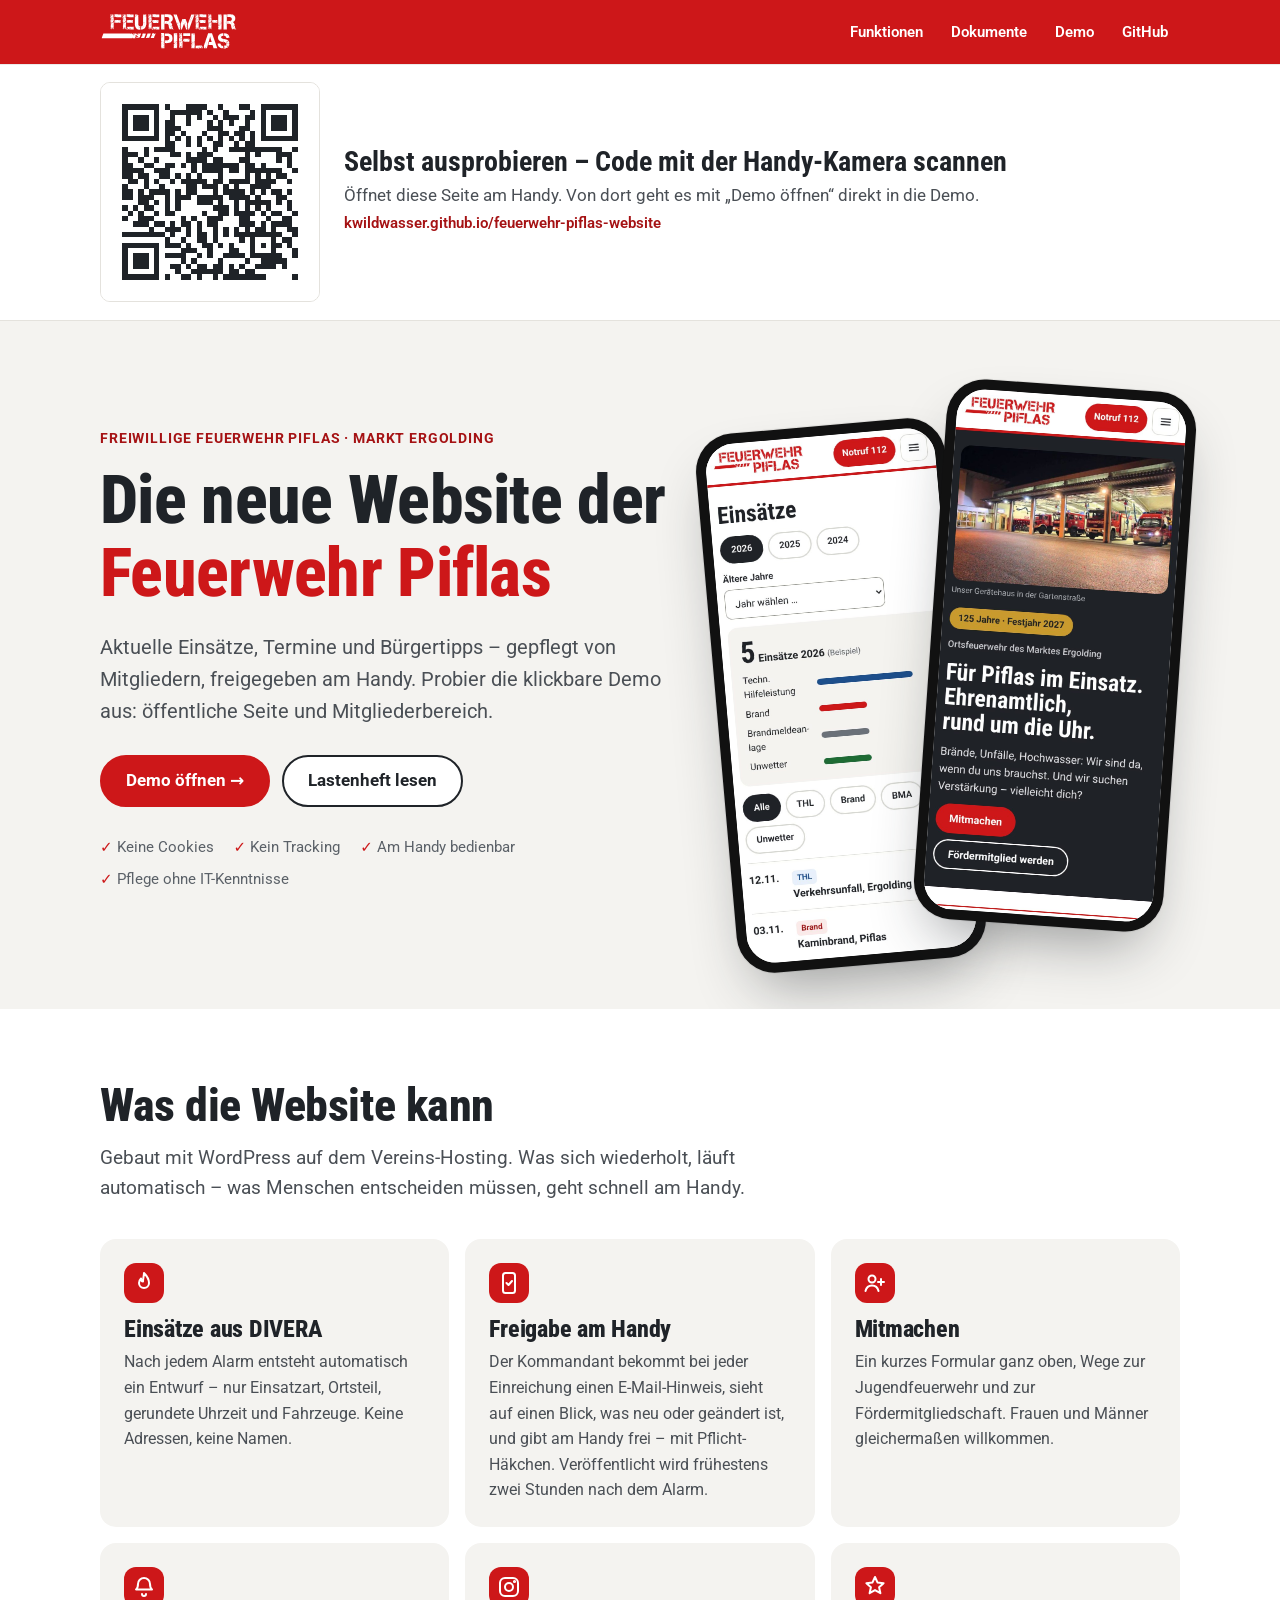
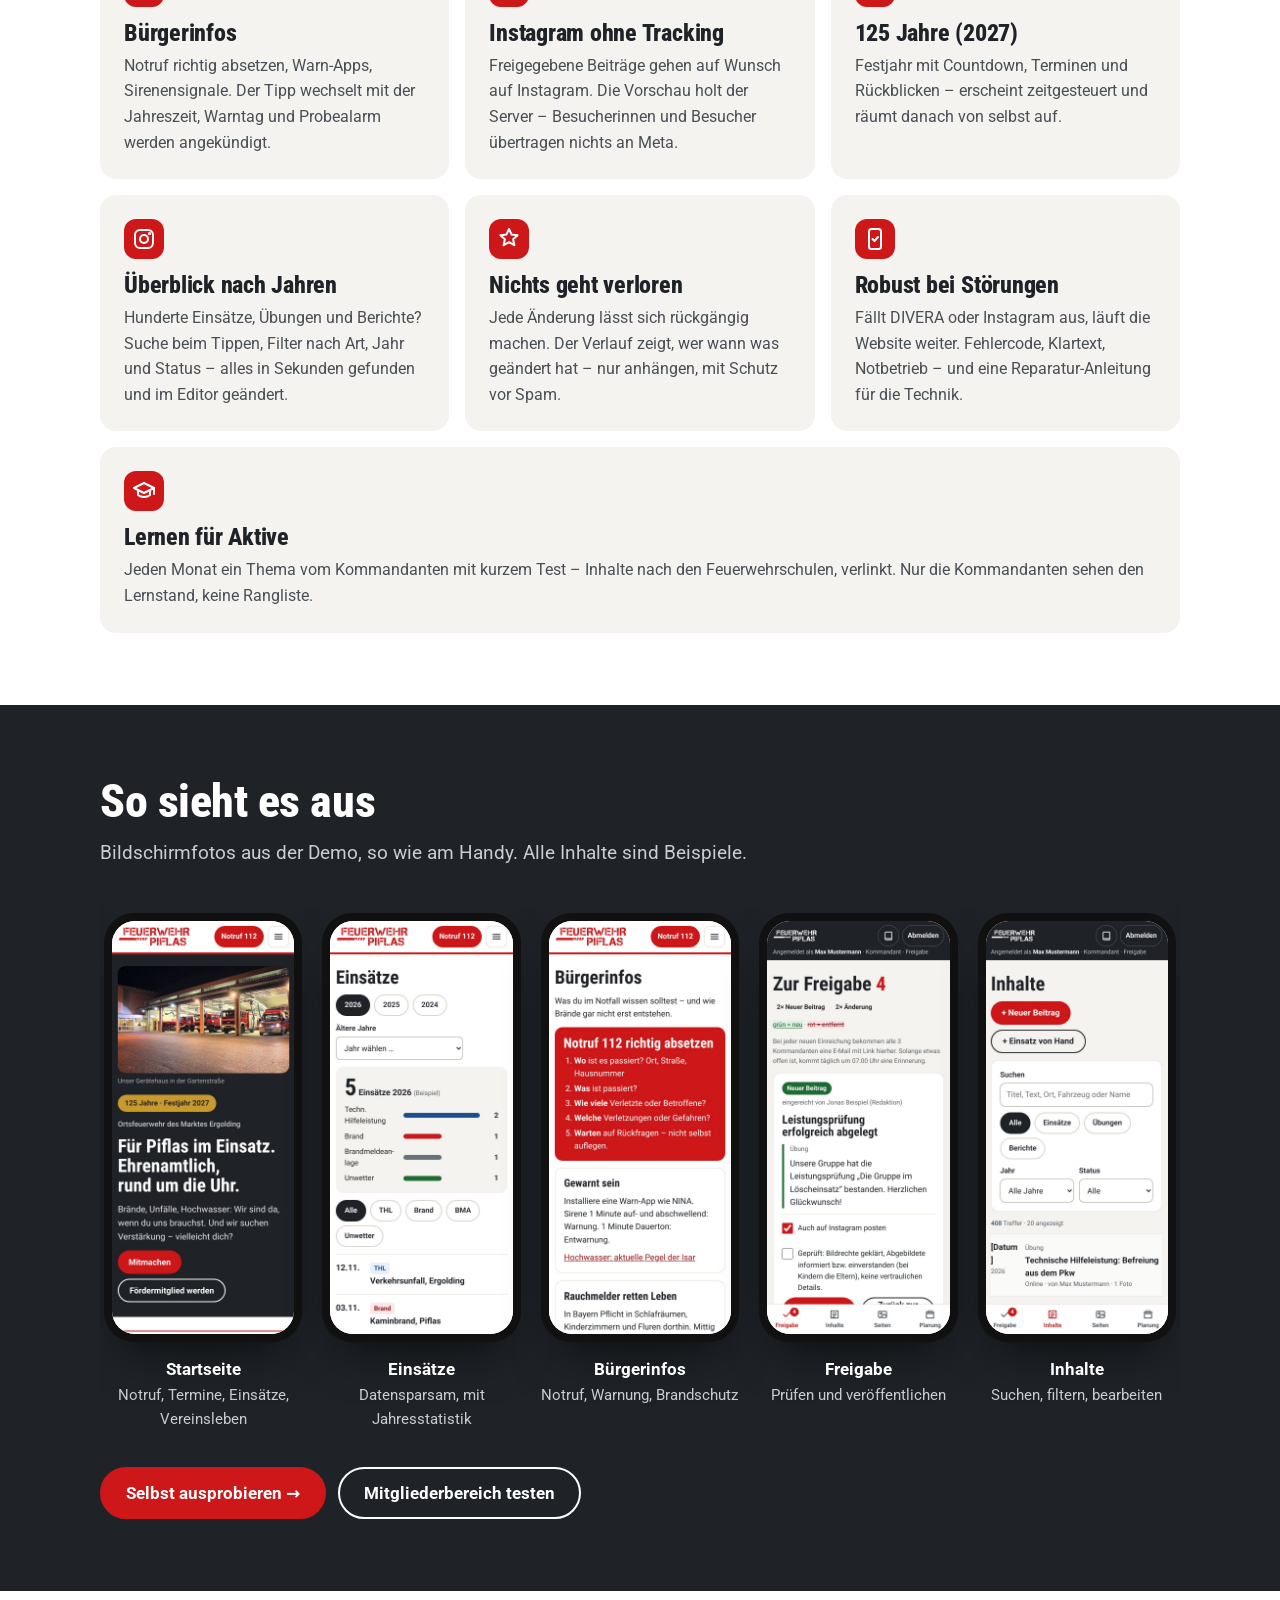
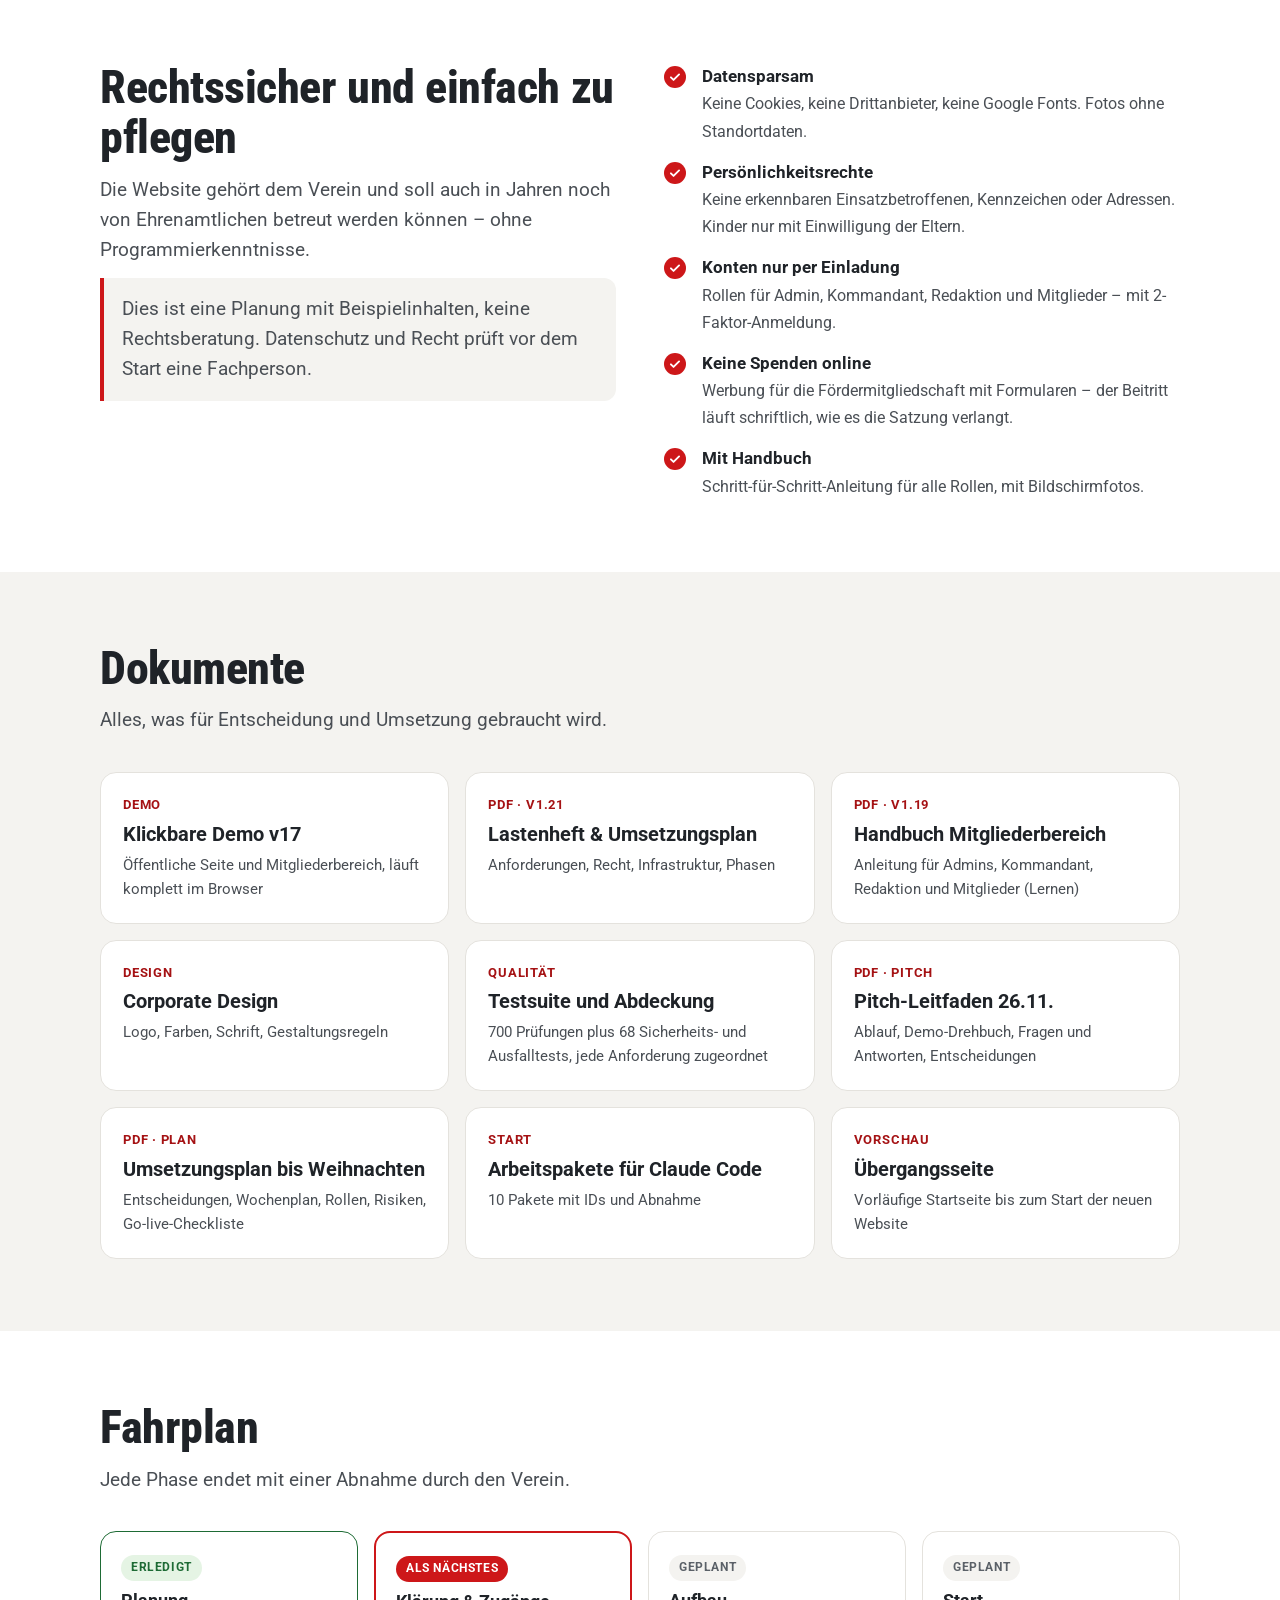
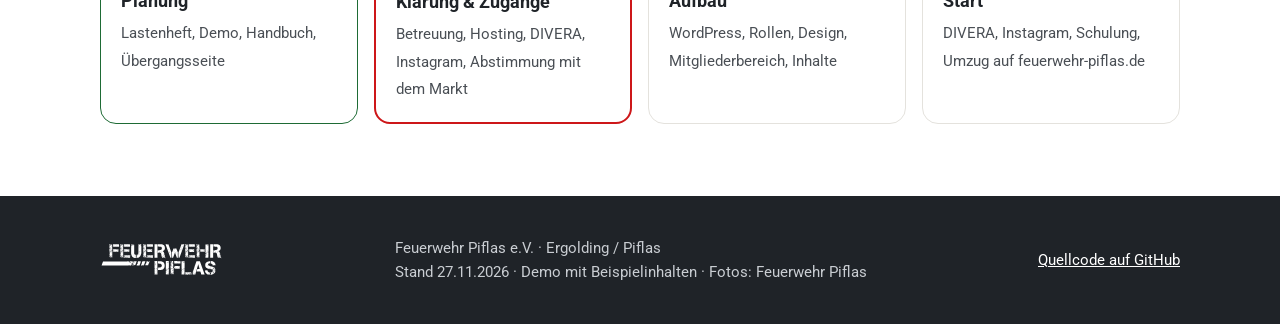
==== commit ea1ee33b: "Satzung eingearbeitet, Beispieltermine relativ und feste Testuhr (Lastenheft 1.21) - 2.8/L-10: „kein" ====
--- a/docs/index.html
+++ b/docs/index.html
@@ -146,7 +146,7 @@
     <span class="kicker">Freiwillige Feuerwehr Piflas · Markt Ergolding</span>
     <h1>Die neue Website der <em>Feuerwehr Piflas</em></h1>
     <p class="lead">Aktuelle Einsätze, Termine und Bürgertipps – gepflegt von Mitgliedern, freigegeben am Handy. Probier die klickbare Demo aus: öffentliche Seite und Mitgliederbereich.</p>
-    <div class="btns"><a class="btn p" href="demo/">Demo öffnen →</a><a class="btn o" href="lastenheft/Lastenheft-Feuerwehr-Piflas-v1.20.pdf">Lastenheft lesen</a></div>
+    <div class="btns"><a class="btn p" href="demo/">Demo öffnen →</a><a class="btn o" href="lastenheft/Lastenheft-Feuerwehr-Piflas-v1.21.pdf">Lastenheft lesen</a></div>
     <ul class="facts"><li>Keine Cookies</li><li>Kein Tracking</li><li>Am Handy bedienbar</li><li>Pflege ohne IT-Kenntnisse</li></ul>
   </div>
   <div class="stack" aria-hidden="true">
@@ -190,7 +190,7 @@
     <li><div><b>Datensparsam</b><span>Keine Cookies, keine Drittanbieter, keine Google Fonts. Fotos ohne Standortdaten.</span></div></li>
     <li><div><b>Persönlichkeitsrechte</b><span>Keine erkennbaren Einsatzbetroffenen, Kennzeichen oder Adressen. Kinder nur mit Einwilligung der Eltern.</span></div></li>
     <li><div><b>Konten nur per Einladung</b><span>Rollen für Admin, Kommandant, Redaktion und Mitglieder – mit 2-Faktor-Anmeldung.</span></div></li>
-    <li><div><b>Keine Spenden online</b><span>Wie in der Satzung festgelegt – Werbung für die Fördermitgliedschaft mit Formularen.</span></div></li>
+    <li><div><b>Keine Spenden online</b><span>Werbung für die Fördermitgliedschaft mit Formularen – der Beitritt läuft schriftlich, wie es die Satzung verlangt.</span></div></li>
     <li><div><b>Mit Handbuch</b><span>Schritt-für-Schritt-Anleitung für alle Rollen, mit Bildschirmfotos.</span></div></li>
   </ul>
 </div></section>
@@ -199,7 +199,7 @@
   <div class="sh"><h2>Dokumente</h2><p>Alles, was für Entscheidung und Umsetzung gebraucht wird.</p></div>
   <div class="docs">
     <a class="doc" href="demo/"><span class="t">Demo</span><b>Klickbare Demo v17</b><span>Öffentliche Seite und Mitgliederbereich, läuft komplett im Browser</span></a>
-    <a class="doc" href="lastenheft/Lastenheft-Feuerwehr-Piflas-v1.20.pdf"><span class="t">PDF · v1.20</span><b>Lastenheft &amp; Umsetzungsplan</b><span>Anforderungen, Recht, Infrastruktur, Phasen</span></a>
+    <a class="doc" href="lastenheft/Lastenheft-Feuerwehr-Piflas-v1.21.pdf"><span class="t">PDF · v1.21</span><b>Lastenheft &amp; Umsetzungsplan</b><span>Anforderungen, Recht, Infrastruktur, Phasen</span></a>
     <a class="doc" href="handbuch/Handbuch-Website-Feuerwehr-Piflas.pdf"><span class="t">PDF · v1.19</span><b>Handbuch Mitgliederbereich</b><span>Anleitung für Admins, Kommandant, Redaktion und Mitglieder (Lernen)</span></a>
     <a class="doc" href="https://github.com/KWildwasser/feuerwehr-piflas-website/blob/main/docs/design/corporate-design.md"><span class="t">Design</span><b>Corporate Design</b><span>Logo, Farben, Schrift, Gestaltungsregeln</span></a>
     <a class="doc" href="https://github.com/KWildwasser/feuerwehr-piflas-website/blob/main/docs/demo/ABDECKUNG.md"><span class="t">Qualität</span><b>Testsuite und Abdeckung</b><span>700 Prüfungen plus 68 Sicherheits- und Ausfalltests, jede Anforderung zugeordnet</span></a>
@@ -223,7 +223,7 @@
 
 <footer><div class="wrap">
   <img src="assets/logo-weiss.svg" alt="Feuerwehr Piflas">
-  <div>Feuerwehr Piflas e.V. · Ergolding / Piflas<br>Stand 23.11.2026 · Demo mit Beispielinhalten · Fotos: Feuerwehr Piflas</div>
+  <div>Feuerwehr Piflas e.V. · Ergolding / Piflas<br>Stand 27.11.2026 · Demo mit Beispielinhalten · Fotos: Feuerwehr Piflas</div>
   <div><a href="https://github.com/KWildwasser/feuerwehr-piflas-website">Quellcode auf GitHub</a></div>
 </div></footer>
 </body>
